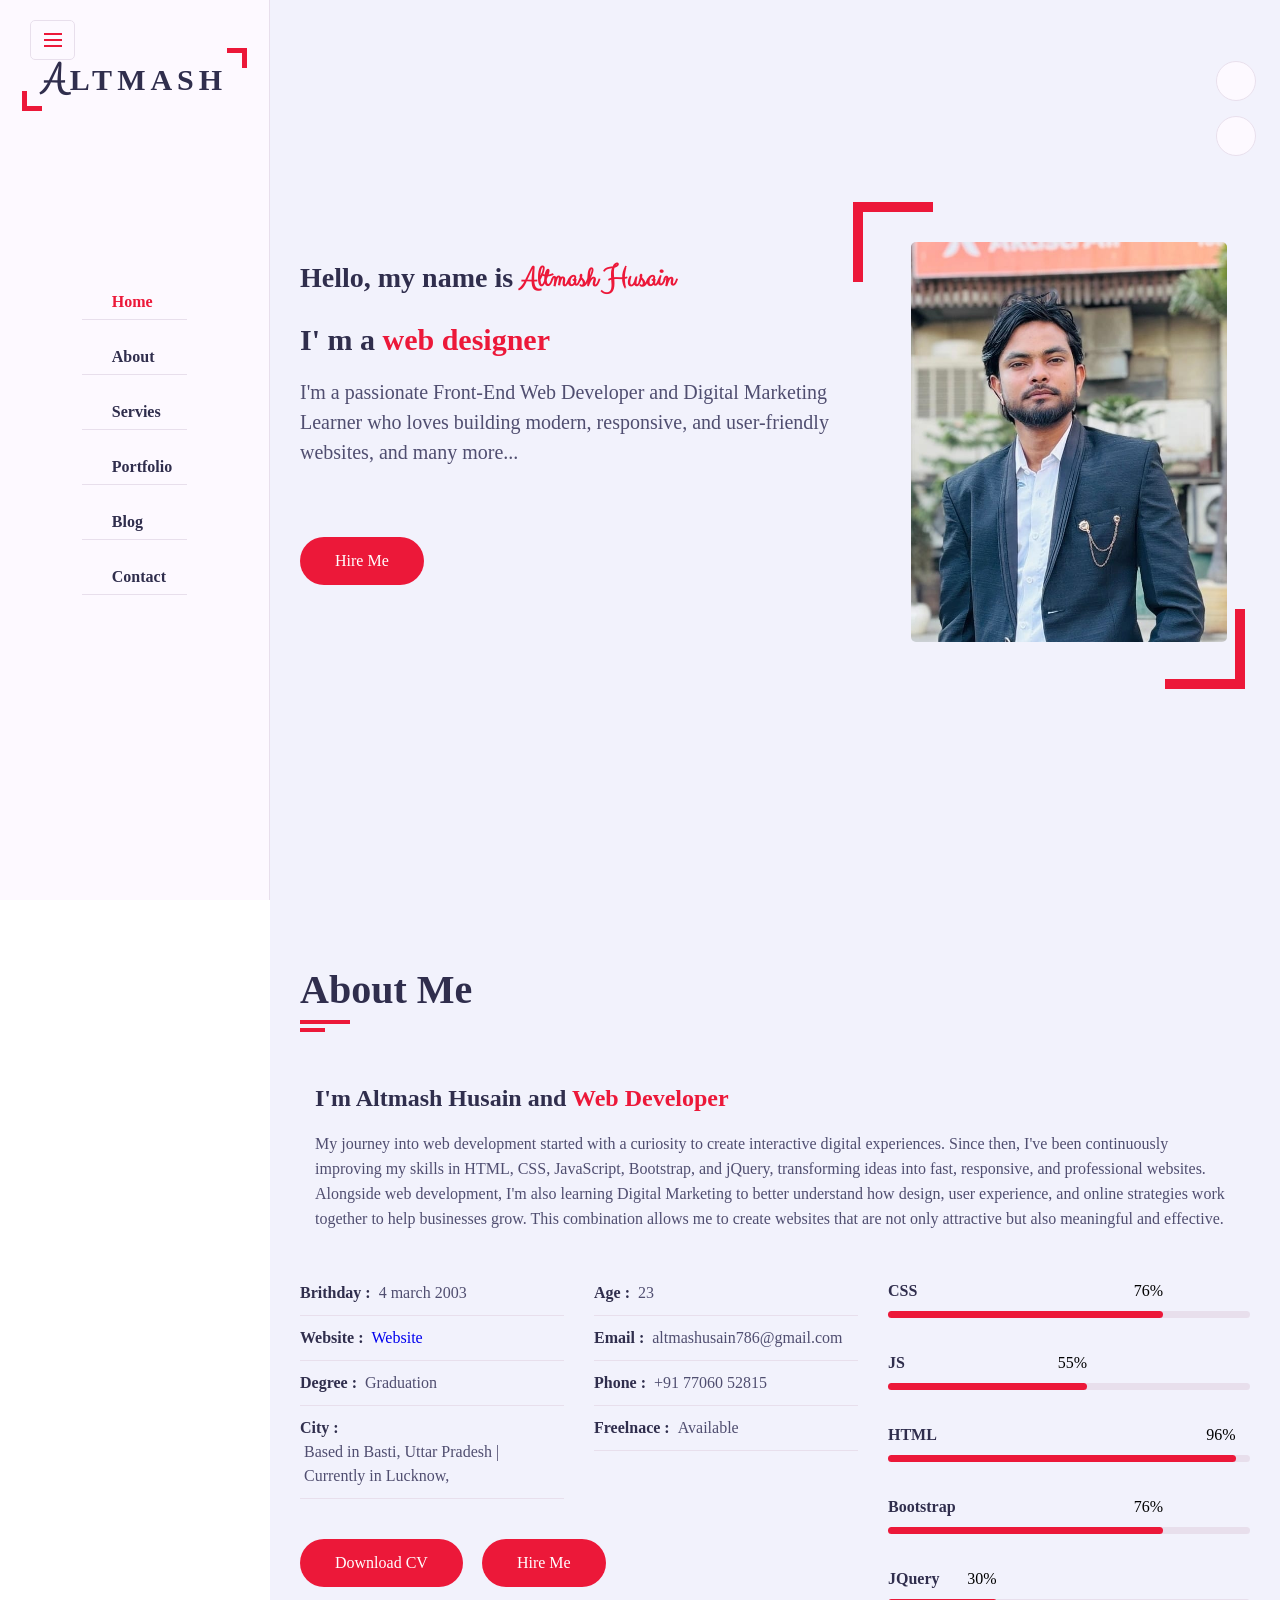
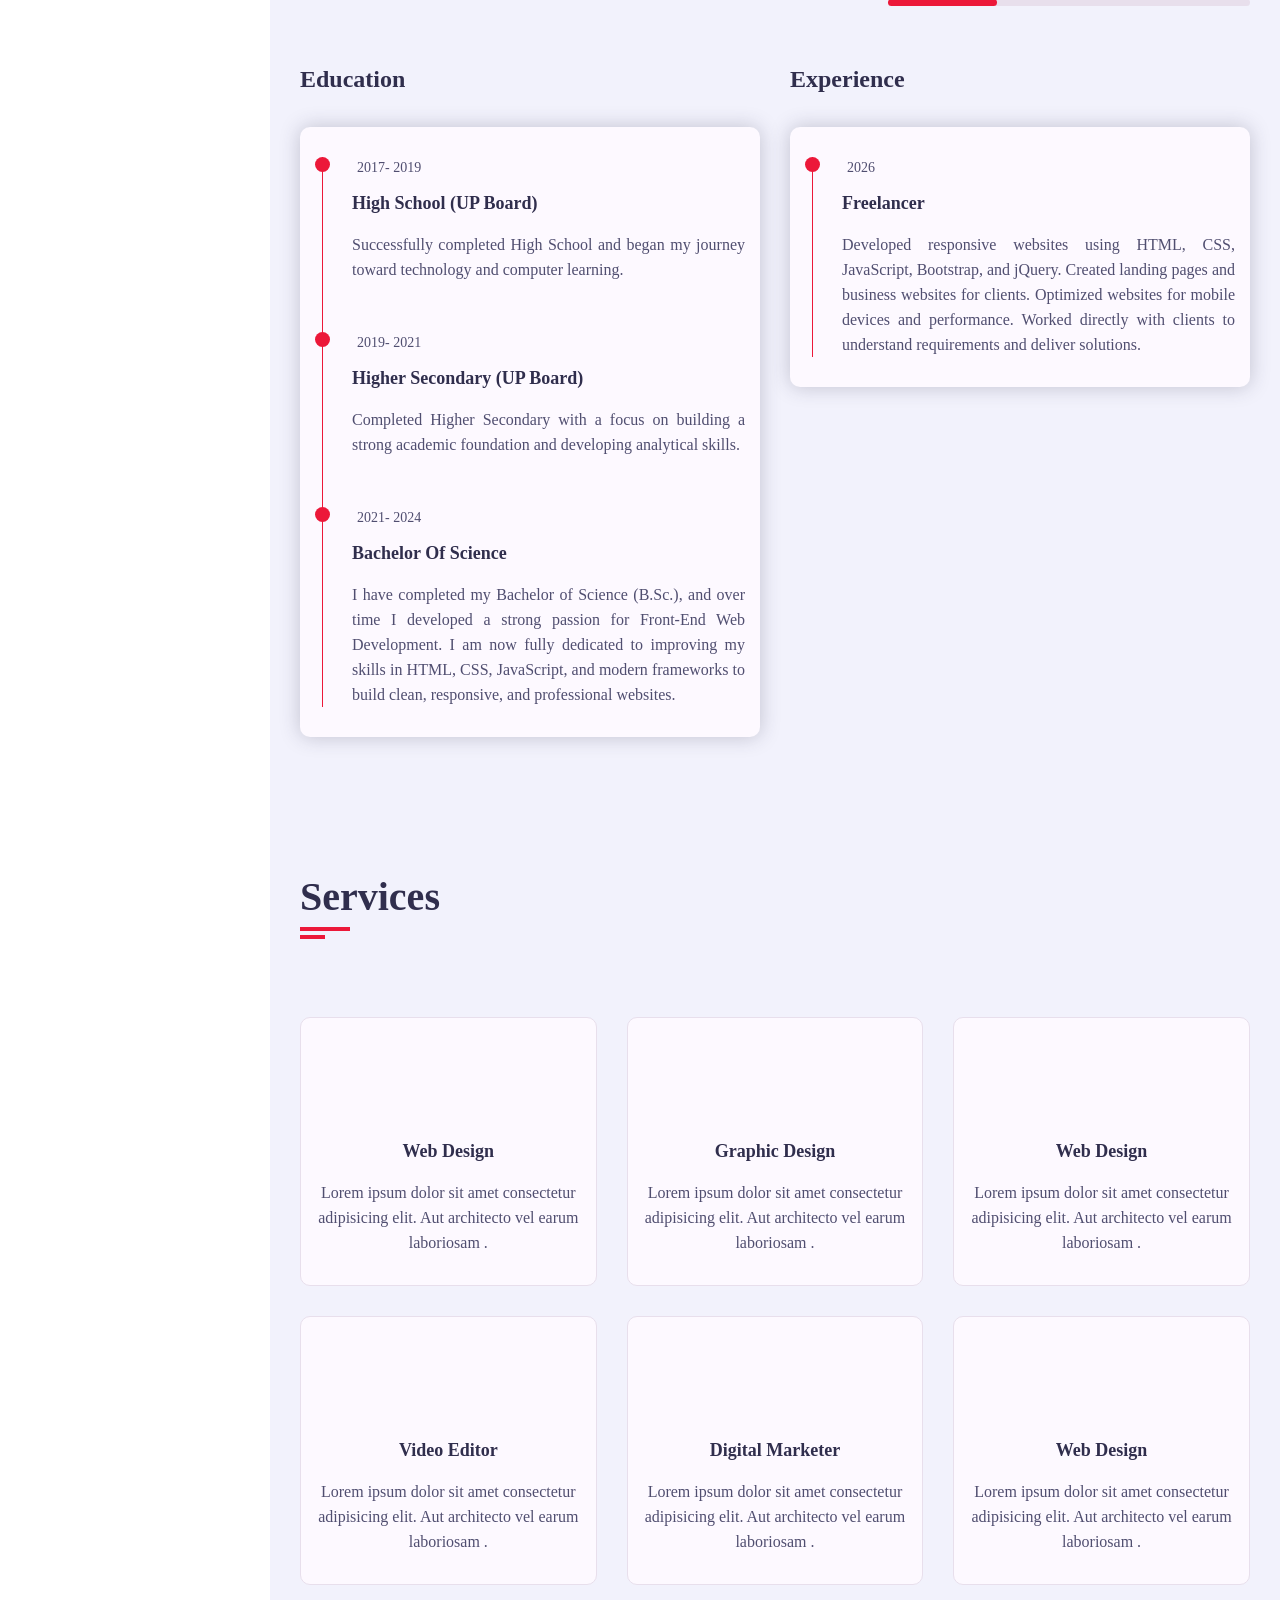
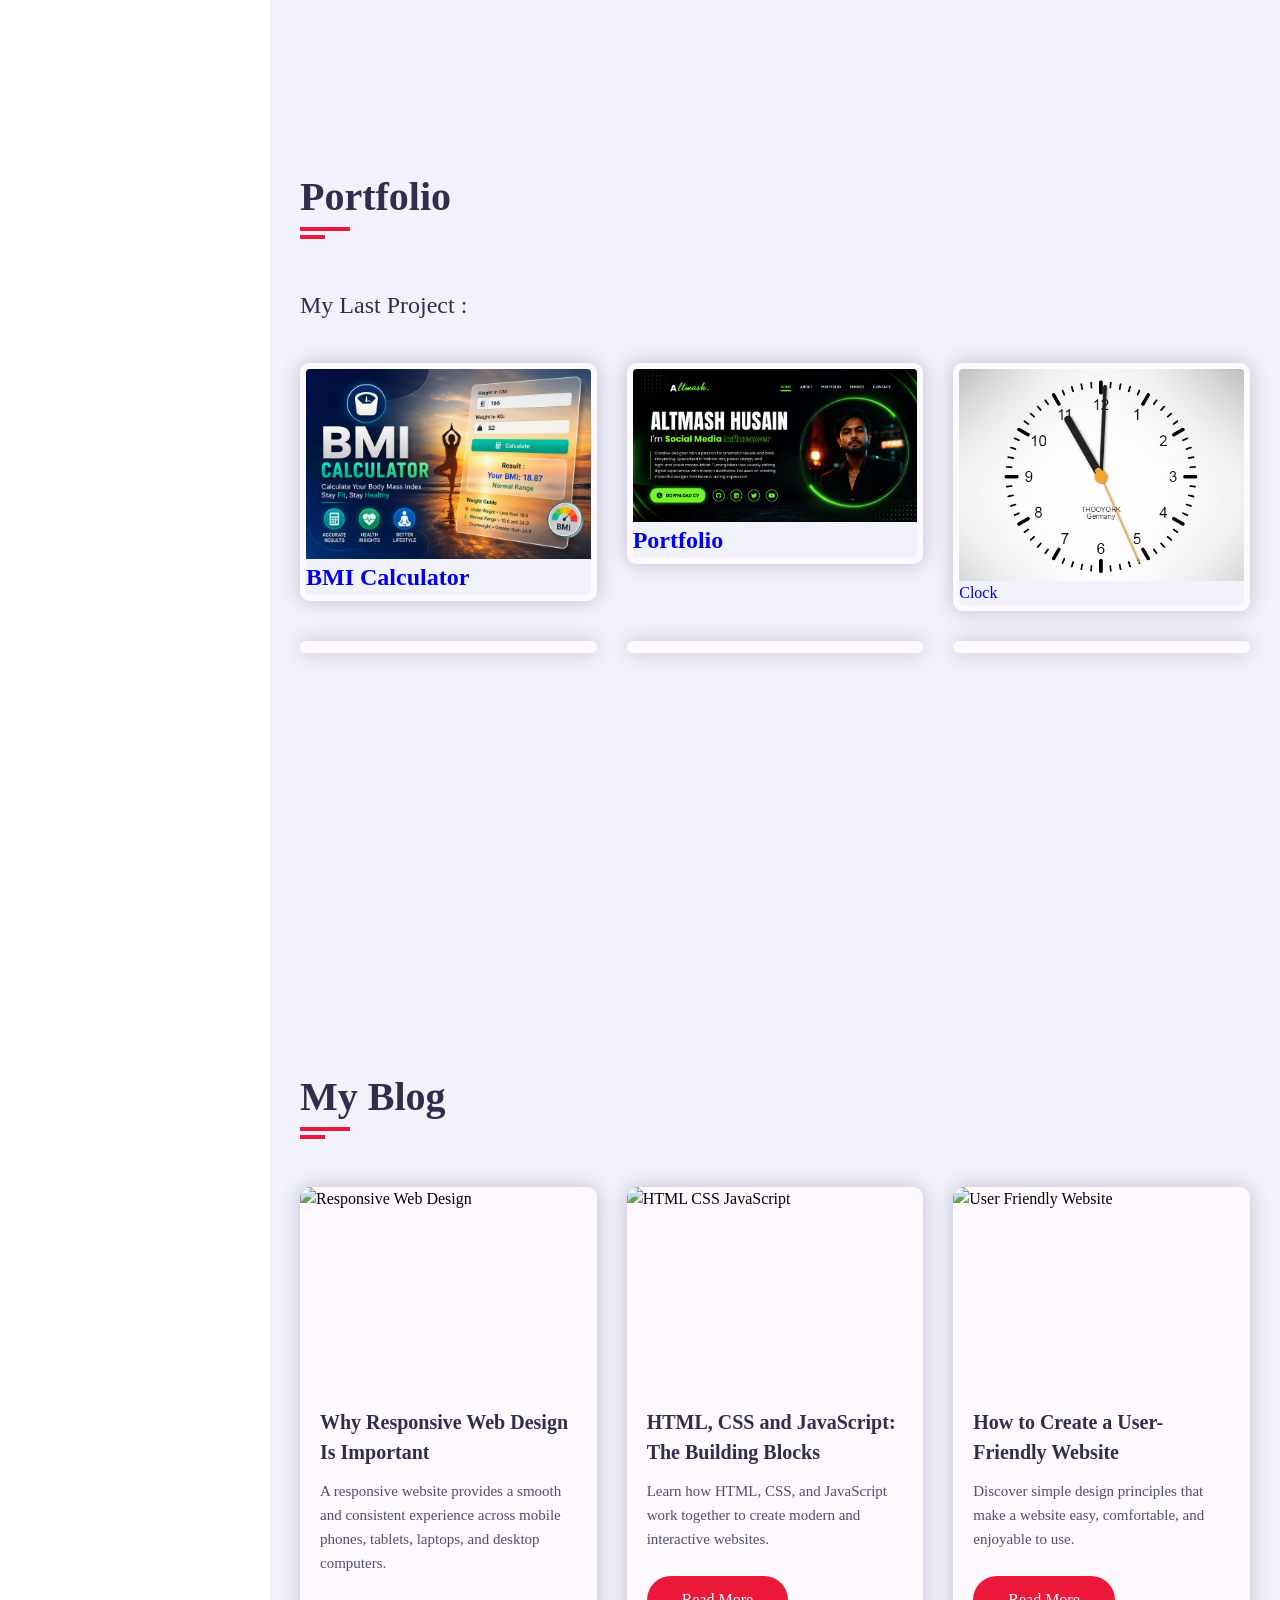
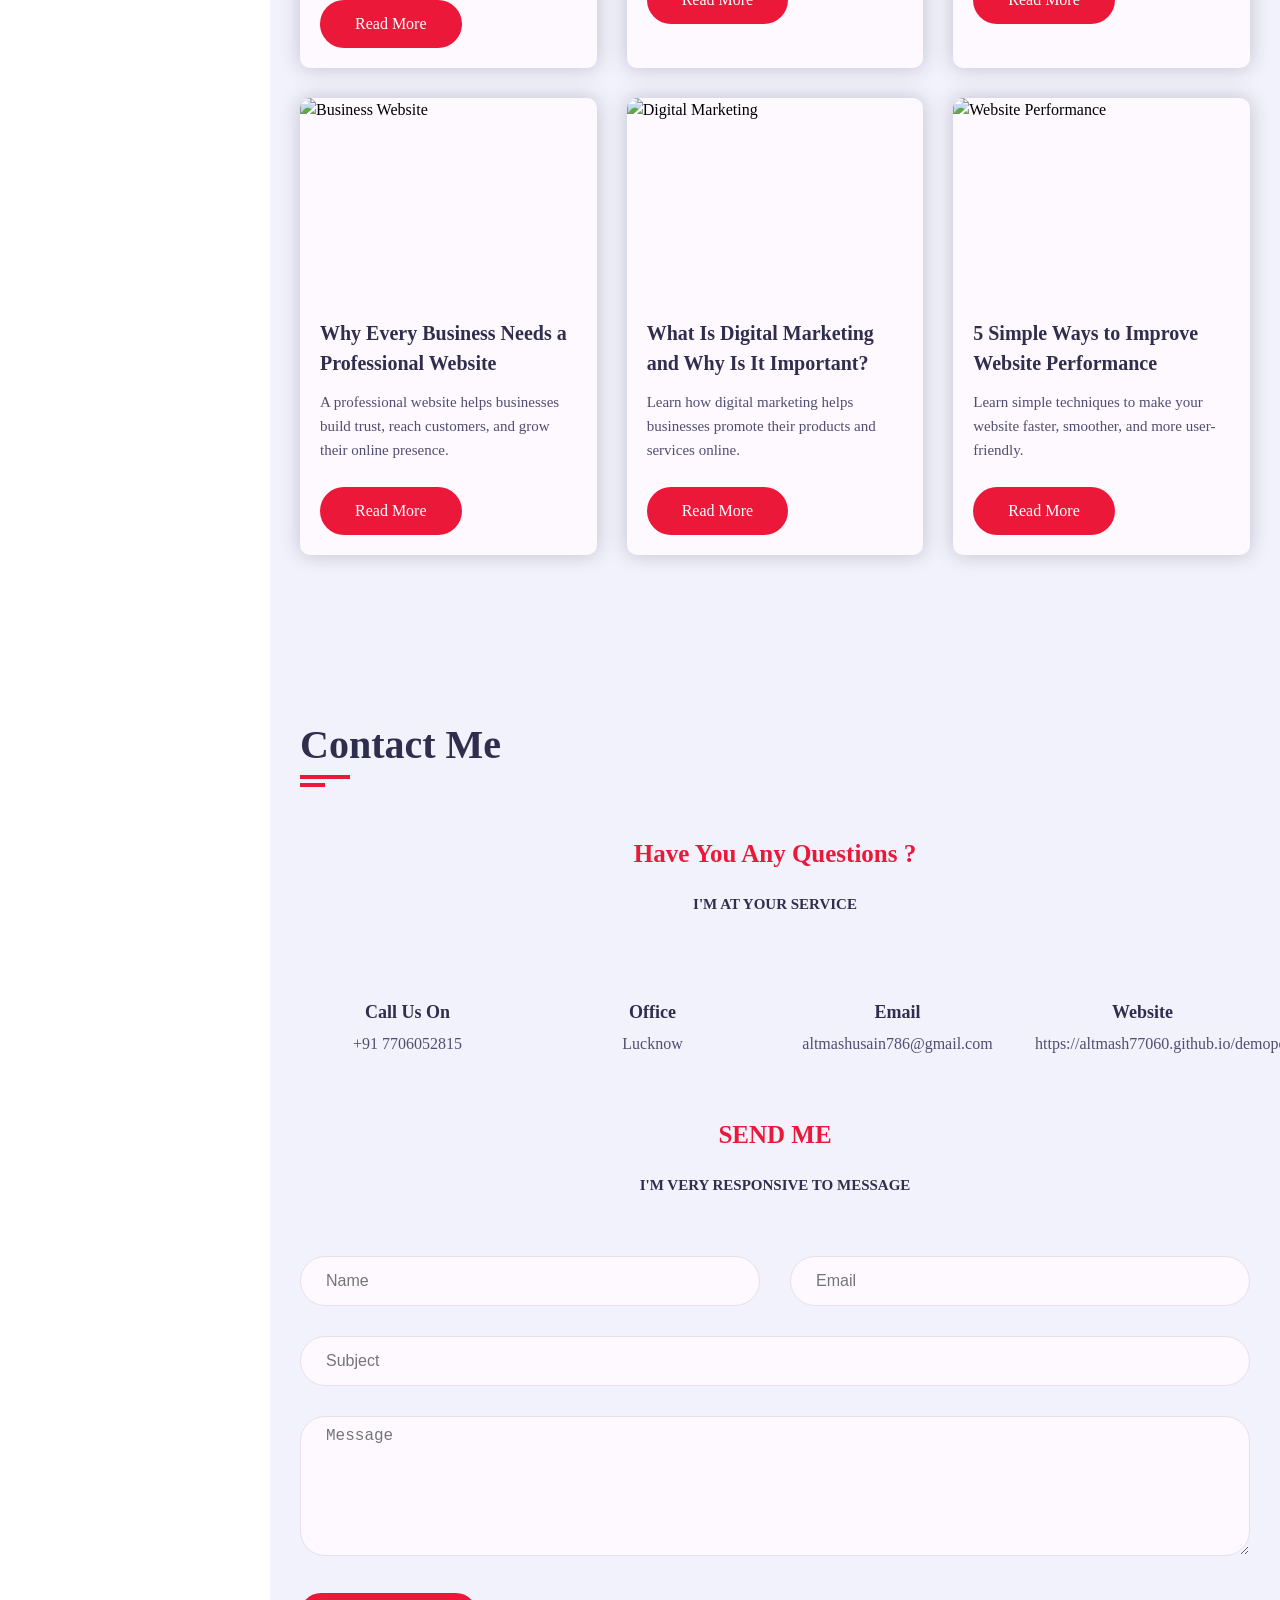
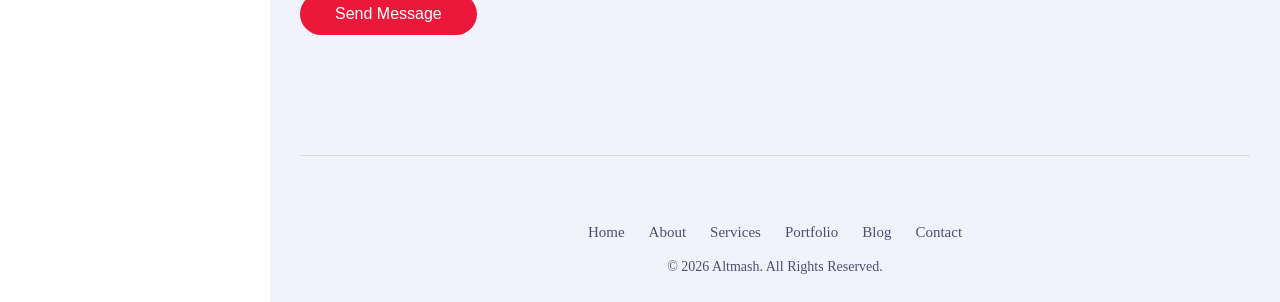
==== index.html @ e06248cf "Add files via upload" ====
<!DOCTYPE html>
<html lang="en">

<head>
    <meta charset="UTF-8">
    <meta name="viewport" content="width=device-width, initial-scale=1.0">
    <title>Document</title>
    <!--====CSS File===-->
    <link rel="stylesheet" href="style.css">
    <link rel="stylesheet" href="skins/color-1.css">
    <link rel="stylesheet" href="https://cdnjs.cloudflare.com/ajax/libs/font-awesome/7.3.0/css/all.min.css">
    <!---== Style Switcher ==-->
    <link rel="stylesheet" href="skins/color-1.css" class="alternate-style" title="color-1" disabled>
    <link rel="stylesheet" href="skins/color-2.css" class="alternate-style" title="color-2" disabled>
    <link rel="stylesheet" href="skins/color-3.css" class="alternate-style" title="color-3" disabled>
    <link rel="stylesheet" href="skins/color-4.css" class="alternate-style" title="color-4" disabled>
    <link rel="stylesheet" href="skins/color-5.css" class="alternate-style" title="color-5" disabled>
    <link rel="stylesheet" href="style-switcher.css">
    <!---=== AOS  ===-->
    <link rel="stylesheet" href="https://unpkg.com/aos@2.3.1/dist/aos.css">
    <link rel="icon" type="image/x-icon" href="favicon.ico">
</head>

<body>
    <!--==Main Container Start==-->
    <div class="main-container">
        <!--==Aside Start==-->
        <div class="aside">
            <div class="logo">
                <a href=""><span>A</span>ltmash</a>
            </div>
            <div class="nav-toggler">
                <span></span>
            </div>
            <ul class="nav">
                <li><a href="#home" class="active" data-section="home"><i class="fa fa-home"></i>Home</a></li>
                <li><a href="#about" data-section="about"><i class="fa fa-user"></i>About</a></li>
                <li><a href="#service" data-section="service"><i class="fa fa-list"></i>Servies</a></li>
                <li><a href="#portfolio" data-section="portfolio"><i class="fa fa-briefcase"></i>Portfolio</a></li>
                <li><a href="#blog" data-section="blog"><i class="fa fa-comments"></i>Blog</a></li>
                <li><a href="#contact" data-section="contact"><i class="fa fa-comments"></i>Contact</a></li>
                
            </ul>
        </div>
        <!--==Aside End==-->
        <!--==Main Content Start==-->
        <div class="main-content">
            <!--==Home Section Start==-->
            <section class="home section" id="home">
                <div class="container">
                    <div class="row">
                        <div class="home-info padd-15">
                            <h3 class="hello">Hello, my name is <span class="name">Altmash Husain</span></h3>
                            <h3 class="my-profession">I' m a <span class="typing">web designer</span></h3>
                            <p> I'm a passionate Front-End Web Developer and Digital Marketing Learner who loves
                                building
                                modern, responsive, and user-friendly websites, and many more... </p>
                            <a href="#contact" class="btn hire-me" data-section="contact">Hire Me</a>
                        </div>
                        <div class="home-img padd-15">
                            <img src="Images/Altmash Husain pic.jpeg" alt="">
                        </div>
                    </div>
                </div>
            </section>
            <!--==Home Section End==-->
            <!--==About Section Start==-->
            <section class="about section" id="about">
                <div class="container">
                    <div class="row">
                        <div class="section-title padd-15">
                            <h2>About Me</h2>
                        </div>

                    </div>
                    <div class="ro">
                        <div class="about-content padd-15">
                            <div class="row">
                                <div class="about-text padd-15">
                                    <h3> I'm Altmash Husain and <span>Web Developer</span></h3>
                                    <p>My journey into web development started with a curiosity to create interactive
                                        digital experiences. Since then, I've been continuously improving my skills in
                                        HTML, CSS, JavaScript, Bootstrap, and jQuery, transforming ideas into fast,
                                        responsive, and professional websites.

                                        Alongside web development, I'm also learning Digital Marketing to better
                                        understand how design, user experience, and online strategies work together to
                                        help businesses grow. This combination allows me to create websites that are not
                                        only attractive but also meaningful and effective.
                                    </p>
                                </div>
                            </div>
                        </div>
                    </div>
                    <div class="row">
                        <div class="personal-info padd-15">
                            <div class="row">
                                <div class="info-item padd-15">
                                    <p>Brithday : <span>4 march 2003</span></p>
                                </div>
                                <div class="info-item padd-15">
                                    <p>Age : <span>23</span></p>
                                </div>
                                <div class="info-item padd-15">
                                    <p>Website : <span><a href="https://altmash77060.github.io/demoportfolio/">Website</a></span></p>
                                </div>
                                <div class="info-item padd-15">
                                    <p>Email : <span>altmashusain786@gmail.com</span></p>
                                </div>
                                <div class="info-item padd-15">
                                    <p>Degree : <span>Graduation</span></p>
                                </div>
                                <div class="info-item padd-15">
                                    <p>Phone : <span>+91 77060 52815</span></p>
                                </div>
                                <div class="info-item padd-15">
                                    <p>City : <span>Based in Basti, Uttar Pradesh | Currently in Lucknow, </span></p>
                                </div>
                                <div class="info-item padd-15">
                                    <p>Freelnace : <span>Available</span></p>
                                </div>
                            </div>
                            <div class="row">
                                <div class="buttons padd-15">
                                    <a href="/Images/cv.png" class="btn">Download CV</a>
                                    <a href="#contact" class="btn hire-me" data-section="contact">Hire Me</a>

                                </div>
                            </div>
                        </div>
                        <div class="skills padd-15">
                            <div class="row">
                                <div class="skill-item padd-15">
                                    <h5>CSS</h5>
                                    <div class="progress">
                                        <div class="progress-in" style="width: 76%;">
                                            <div class="skill-percent">76%</div>
                                        </div>
                                    </div>
                                </div>
                                <div class="skill-item padd-15">
                                    <h5>JS</h5>
                                    <div class="progress">
                                        <div class="progress-in" style="width: 55%;">
                                            <div class="skill-percent">55%</div>
                                        </div>
                                    </div>
                                </div>
                                <div class="skill-item padd-15">
                                    <h5>HTML</h5>
                                    <div class="progress">
                                        <div class="progress-in" style="width: 96%;">
                                            <div class="skill-percent">96%</div>
                                        </div>
                                    </div>
                                </div>
                                <div class="skill-item padd-15">
                                    <h5>Bootstrap</h5>
                                    <div class="progress">
                                        <div class="progress-in" style="width: 76%;">
                                            <div class="skill-percent">76%</div>
                                        </div>
                                    </div>
                                </div>
                                <div class="skill-item padd-15">
                                    <h5>jQuery</h5>
                                    <div class="progress">
                                        <div class="progress-in" style="width: 30%;">
                                            <div class="skill-percent">30%</div>
                                        </div>
                                    </div>
                                </div>
                            </div>
                        </div>
                    </div>
                    <div class="row">
                        <div class="education padd-15">
                            <h3 class="title">Education</h3>
                            <div class="row">
                                <div class="timeline-box padd-15">
                                    <div class="timeline shadow-dark">
                                        <!--timeline item-->
                                        <div class="timeline-item">
                                            <div class="circle-dot"></div>
                                            <h3 class="timeline-date">
                                                <i class="fa fa-calendar"></i> 2017- 2019
                                            </h3>
                                            <h4 class="timeline-title">High School (UP Board)</h4>
                                            <p class="timeline-text">Successfully completed High School and began my
                                                journey toward technology and computer learning.
                                            </p>
                                        </div>
                                        <!--timeline item-->
                                        <div class="timeline-item">
                                            <div class="circle-dot"></div>
                                            <h3 class="timeline-date">
                                                <i class="fa fa-calendar"></i> 2019- 2021
                                            </h3>
                                            <h4 class="timeline-title">Higher Secondary (UP Board)</h4>
                                            <p class="timeline-text">Completed Higher Secondary with a focus on building
                                                a strong academic foundation and developing analytical skills.
                                            </p>

                                        </div>
                                        <!--timeline item-->
                                        <div class="timeline-item">
                                            <div class="circle-dot"></div>
                                            <h3 class="timeline-date">
                                                <i class="fa fa-calendar"></i> 2021- 2024
                                            </h3>
                                            <h4 class="timeline-title">Bachelor of Science</h4>
                                            <p class="timeline-text">I have completed my Bachelor of Science
                                                (B.Sc.), and over time I developed a strong passion for Front-End
                                                Web Development. I am now fully dedicated to improving my skills in
                                                HTML, CSS, JavaScript, and modern frameworks to build clean,
                                                responsive, and professional websites.
                                            </p>

                                        </div>

                                    </div>
                                </div>
                            </div>
                        </div>
                        <div class="experience padd-15">
                            <h3 class="title">Experience</h3>
                            <div class="row">
                                <div class="timeline-box padd-15">
                                    <div class="timeline shadow-dark">
                                        <!--timeline item-->
                                        <div class="timeline-item">
                                            <div class="circle-dot"></div>
                                            <h3 class="timeline-date">
                                                <i class="fa fa-calendar"></i> 2026
                                            </h3>
                                            <h4 class="timeline-title">Freelancer</h4>
                                            <p class="timeline-text">Developed responsive websites using HTML, CSS,
                                                JavaScript, Bootstrap, and jQuery.
                                                Created landing pages and business websites for clients.
                                                Optimized websites for mobile devices and performance.
                                                Worked directly with clients to understand requirements and deliver
                                                solutions.
                                            </p>
                                        </div>
                                    </div>
                                </div>
                            </div>
                        </div>
                    </div>
                </div>
            </section>
            <!--==About Section End==-->
            <!--==Service Section start==-->
            <section class="service section" id="service">
                <div class="container">
                    <div class="row">
                        <div class="section-title padd-15">
                            <h2>Services</h2>
                        </div>
                    </div>
                    <div class="row">
                        <!-- Service item Start-->
                        <div class="service-item padd-15">
                            <div class="service-item-inner">
                                <div class="icon">
                                    <i class="fa fa-mobile-alt"></i>
                                </div>
                                <h4>Web Design</h4>
                                <p>Lorem ipsum dolor sit amet consectetur adipisicing elit. Aut architecto vel earum
                                    laboriosam .</p>
                            </div>
                        </div>
                        <!-- Service item End-->
                        <!-- Service item Start-->
                        <div class="service-item padd-15">
                            <div class="service-item-inner">
                                <div class="icon">
                                    <i class="fa fa-laptop-code"></i>
                                </div>
                                <h4>Graphic Design</h4>
                                <p>Lorem ipsum dolor sit amet consectetur adipisicing elit. Aut architecto vel earum
                                    laboriosam .</p>
                            </div>
                        </div>
                        <!-- Service item End-->
                        <!-- Service item Start-->
                        <div class="service-item padd-15">
                            <div class="service-item-inner">
                                <div class="icon">
                                    <i class="fa fa-palette"></i>
                                </div>
                                <h4>Web Design</h4>
                                <p>Lorem ipsum dolor sit amet consectetur adipisicing elit. Aut architecto vel earum
                                    laboriosam .</p>
                            </div>
                        </div>
                        <!-- Service item End-->
                        <!-- Service item Start-->
                        <div class="service-item padd-15">
                            <div class="service-item-inner">
                                <div class="icon">
                                    <i class="fa fa-code"></i>
                                </div>
                                <h4>Video Editor</h4>
                                <p>Lorem ipsum dolor sit amet consectetur adipisicing elit. Aut architecto vel earum
                                    laboriosam .</p>
                            </div>
                        </div>
                        <!-- Service item End-->
                        <!-- Service item Start-->
                        <div class="service-item padd-15">
                            <div class="service-item-inner">
                                <div class="icon">
                                    <i class="fa fa-search"></i>
                                </div>
                                <h4>Digital Marketer</h4>
                                <p>Lorem ipsum dolor sit amet consectetur adipisicing elit. Aut architecto vel earum
                                    laboriosam .</p>
                            </div>
                        </div>
                        <!-- Service item End-->
                        <!-- Service item Start-->
                        <div class="service-item padd-15">
                            <div class="service-item-inner">
                                <div class="icon">
                                    <i class="fa fa-bullhorn"></i>
                                </div>
                                <h4>Web Design</h4>
                                <p>Lorem ipsum dolor sit amet consectetur adipisicing elit. Aut architecto vel earum
                                    laboriosam .</p>
                            </div>
                        </div>
                        <!-- Service item End-->
                    </div>
                </div>
            </section>
            <!--==service Section End==-->
            <!--==Portfolio Section start==-->
            <section class="portfolio section" id="portfolio">
                <div class="container">
                    <div class="row">
                        <div class="section-title padd-15">
                            <h2>Portfolio</h2>
                        </div>
                    </div>
                    <div class="row">
                        <div class="portfolio-heading padd-15">
                            <h2>My Last Project :</h2>
                        </div>
                    </div>
                    <div class="row">
                        <!-- portfolio item start-->
                        <div class="portfolio-item padd-15">
                            <div class="portfolio-item-inner shadow-dark">
                                <a href="https://altmash77060.github.io/bmi-calculater/">
                                <div class="portfolio-img">
                                    <img src="Images/bmi.png" alt="">
                                    <h2>BMI Calculator</h2>
                                </div>
                                </a>
                            </div>
                        </div>
                        <!-- portfolio item End-->
                        <!-- portfolio item start-->
                        <div class="portfolio-item padd-15">
                            <div class="portfolio-item-inner shadow-dark">
                                <a href="https://altmash77060.github.io/demoportfolio/">
                                <div class="portfolio-img">
                                    <img src="Images/portfolio.png" alt="">
                                    <h2>Portfolio</h2>
                                </div>
                                </a>
                            </div>
                        </div>
                        <!-- portfolio item End-->
                        <!-- portfolio item start-->
                        <div class="portfolio-item padd-15">
                            <div class="portfolio-item-inner shadow-dark">
                                <a href="https://altmash77060.github.io/clock/">
                                <div class="portfolio-img">
                                    <img src="Images/clock.jpg" alt="">
                                    Clock
                                </div>
                                </a>
                            </div>
                        </div>
                        <!-- portfolio item End-->
                        <!-- portfolio item start-->
                        <div class="portfolio-item padd-15">
                            <div class="portfolio-item-inner shadow-dark">
                                <div class="portfolio-img">
                                    <img src="" alt="">
                                </div>
                            </div>
                        </div>
                        <!-- portfolio item End-->
                        <!-- portfolio item start-->
                        <div class="portfolio-item padd-15">
                            <div class="portfolio-item-inner shadow-dark">
                                <div class="portfolio-img">
                                    <img src="" alt="">
                                </div>
                            </div>
                        </div>
                        <!-- portfolio item End-->
                        <!-- portfolio item start-->
                        <div class="portfolio-item padd-15">
                            <div class="portfolio-item-inner shadow-dark">
                                <div class="portfolio-img">
                                    <img src="" alt="">
                                </div>
                            </div>
                        </div>
                        <!-- portfolio item End-->
                    </div>
                </div>
            </section>
            <!--==Portfolio Section End==-->
             <!-- Blog Section Start -->
            <section class="blog section" id="blog">

                <div class="container">

                    <!-- Section Title -->
                    <div class="row">
                        <div class="section-title padd-15">
                            <h2>My Blog</h2>
                        </div>
                    </div>

                    <div class="row">

                        <!-- Blog Item 1 -->
                        <div class="blog-item padd-15">
                            <div class="blog-item-inner shadow-dark">

                                <div class="blog-img">
                                    <img src="images/blog-1-responsive-web-design.png" alt="Responsive Web Design">
                                </div>

                                <div class="blog-content">
                                    <h3>Why Responsive Web Design Is Important</h3>

                                    <p>
                                        A responsive website provides a smooth and consistent
                                        experience across mobile phones, tablets, laptops,
                                        and desktop computers.
                                    </p>

                                    <a href="blog-1.html" class="btn">Read More</a>
                                </div>

                            </div>
                        </div>


                        <!-- Blog Item 2 -->
                        <div class="blog-item padd-15">
                            <div class="blog-item-inner shadow-dark">

                                <div class="blog-img">
                                    <img src="images/blog-2-html-css-javascript.png" alt="HTML CSS JavaScript">
                                </div>

                                <div class="blog-content">
                                    <h3>HTML, CSS and JavaScript: The Building Blocks</h3>

                                    <p>
                                        Learn how HTML, CSS, and JavaScript work together
                                        to create modern and interactive websites.
                                    </p>

                                    <a href="blog-2.html" class="btn">Read More</a>
                                </div>

                            </div>
                        </div>


                        <!-- Blog Item 3 -->
                        <div class="blog-item padd-15">
                            <div class="blog-item-inner shadow-dark">

                                <div class="blog-img">
                                    <img src="images/blog-3-user-friendly-websites.png" alt="User Friendly Website">
                                </div>

                                <div class="blog-content">
                                    <h3>How to Create a User-Friendly Website</h3>

                                    <p>
                                        Discover simple design principles that make a website
                                        easy, comfortable, and enjoyable to use.
                                    </p>

                                    <a href="blog-3.html" class="btn">Read More</a>
                                </div>

                            </div>
                        </div>


                        <!-- Blog Item 4 -->
                        <div class="blog-item padd-15">
                            <div class="blog-item-inner shadow-dark">

                                <div class="blog-img">
                                    <img src="images/blog-4-business-website.png" alt="Business Website">
                                </div>

                                <div class="blog-content">
                                    <h3>Why Every Business Needs a Professional Website</h3>

                                    <p>
                                        A professional website helps businesses build trust,
                                        reach customers, and grow their online presence.
                                    </p>

                                    <a href="blog-4.html" class="btn">Read More</a>
                                </div>

                            </div>
                        </div>


                        <!-- Blog Item 5 -->
                        <div class="blog-item padd-15">
                            <div class="blog-item-inner shadow-dark">

                                <div class="blog-img">
                                    <img src="images/blog-5-html-css-javascript.png" alt="Digital Marketing">
                                </div>

                                <div class="blog-content">
                                    <h3>What Is Digital Marketing and Why Is It Important?</h3>

                                    <p>
                                        Learn how digital marketing helps businesses promote
                                        their products and services online.
                                    </p>

                                    <a href="blog-5.html" class="btn">Read More</a>
                                </div>

                            </div>
                        </div>


                        <!-- Blog Item 6 -->
                        <div class="blog-item padd-15">
                            <div class="blog-item-inner shadow-dark">

                                <div class="blog-img">
                                    <img src="images/blog-6-business-website.png" alt="Website Performance">
                                </div>

                                <div class="blog-content">
                                    <h3>5 Simple Ways to Improve Website Performance</h3>

                                    <p>
                                        Learn simple techniques to make your website faster,
                                        smoother, and more user-friendly.
                                    </p>

                                    <a href="blog-6.html" class="btn">Read More</a>
                                </div>

                            </div>
                        </div>

                    </div>

                </div>

            </section>
            <!-- Blog Section End -->
            <!--==Contact Section start==-->
            <section class="contact section" id="contact">
                <div class="container">
                    <div class="row">
                        <div class="section-title padd-15">
                            <h2>Contact Me</h2>
                        </div>
                    </div>
                    <h3 class="contact-title padd-15">Have You Any Questions ?</h3>
                    <h4 class="contact-sub-title padd-15">I'M AT YOUR SERVICE</h4>
                    <div class="row">
                        <!-- Contact info item start-->
                        <div class="contact-info-item padd-15">
                            <div class="icon"><i class="fa fa-phone"></i></div>
                            <h4>Call Us On</h4>
                            <p>+91 7706052815</p>
                        </div>
                        <!-- Contact info item End-->
                        <!-- Contact info item start-->
                        <div class="contact-info-item padd-15">
                            <div class="icon"><i class="fa fa-map-marker-alt"></i></div>
                            <h4>Office</h4>
                            <p>Lucknow</p>
                        </div>
                        <!-- Contact info item End-->
                        <!-- Contact info item start-->
                        <div class="contact-info-item padd-15">
                            <div class="icon"><i class="fa fa-envelope"></i></div>
                            <h4>Email</h4>
                            <p>altmashusain786@gmail.com</p>
                        </div>
                        <!-- Contact info item End-->
                        <!-- Contact info item start-->
                        <div class="contact-info-item padd-15">
                            <div class="icon"><i class="fa fa-globe-europe"></i></div>
                            <h4>Website</h4>
                            <p>https://altmash77060.github.io/demoportfolio/</p>
                        </div>
                        <!-- Contact info item End-->
                    </div>
                    <h3 class="contact-title padd-15">SEND ME</h3>
                    <h4 class="contact-sub-title padd-15">I'M VERY RESPONSIVE TO MESSAGE</h4>
                    <!-- Conact Form-->
                    <div class="row">
                        <div class="contact-form padd-15">
                            <div class="row">
                                <div class="form-item col-6 padd-15">
                                    <div class="form-group">
                                        <input type="text" class="form-control" placeholder="Name">
                                    </div>
                                </div>
                                <div class="form-item col-6 padd-15">
                                    <div class="form-group">
                                        <input type="email" class="form-control" placeholder="Email">
                                    </div>
                                </div>
                            </div>
                        </div>
                    </div>
                    <div class="row">
                        <div class="form-item col-12 padd-15">
                            <div class="form-group">
                                <input type="text" class="form-control" placeholder="Subject">
                            </div>
                        </div>
                    </div>
                    <div class="row">
                        <div class="form-item col-12 padd-15">
                            <div class="form-group">
                                <textarea name="" id="" class="form-control" placeholder="Message"></textarea>
                            </div>
                        </div>
                    </div>
                    <div class="row">
                        <div class="form-item col-12 padd-15">
                            <button type="submit" class="btn">Send Message</button>
                        </div>
                    </div>
                </div>
                <footer class="contact-footer">
    <div class="footer-social">
        <a href="#"><i class="fa-brands fa-facebook"></i></a>
        <a href="#"><i class="fa-brands fa-instagram"></i></a>
        <a href="#"><i class="fa-brands fa-twitter"></i></a>
        <a href="#"><i class="fa-brands fa-google-plus"></i></a>
        <a href="#"><i class="fa-brands fa-youtube"></i></a>
    </div>

    <div class="footer-links">
        <a href="#">Home</a>
        <a href="#">About</a>
        <a href="#">Services</a>
        <a href="#">Portfolio</a>
        <a href="#">Blog</a>
        <a href="#">Contact</a>
    </div>

    <p>© 2026 Altmash. All Rights Reserved.</p>
</footer>
            </section>
<!--==Contact Section End==-->
<!-- Contact Section End -->
 </div>
        <!--==Main Content End==-->
    </div>
   

    <!--==Main Container End==-->
    <!--== Style Switcher star ==-->
    <div class="style-switcher">
        <div class="style-switcher-toggler s-icon">
            <i class="fas fa-cog fa-spin"></i>
        </div>
        <div class="day-night s-icon">
            <i class="fas"></i>
        </div>
        <h4>Theme Colors</h4>
        <div class="colors">
            <span class="color-1" onclick="setActivestyle('color-1')"></span>
            <span class="color-2" onclick="setActivestyle('color-2')"></span>
            <span class="color-3" onclick="setActivestyle('color-3')"></span>
            <span class="color-4" onclick="setActivestyle('color-4')"></span>
            <span class="color-5" onclick="setActivestyle('color-5')"></span>
        </div>
    </div>
    
    <!--====AOS File===-->
    <script src="https://unpkg.com/aos@2.3.1/dist/aos.js"></script>

<script>
    AOS.init();
</script>
    <!--====JS File===-->
    <script src="https://cdnjs.cloudflare.com/ajax/libs/typed.js/3.0.0/typed.umd.js"
        integrity="sha512-TBofwZKS1Ka3QVu5LEUNjPKs32xK1PxzBIeaXWeGE+zCk2KDwfHLXI7234Tu+UKcHdCoQUzF5Cf4ihFtwdvJlA=="
        crossorigin="anonymous" referrerpolicy="no-referrer"></script>
    <script src="js/script.js"></script>
    <script src="js/style-switcher.js"></script>
</body>

</html>
---- style.css ----
@import url('https://fonts.googleapis.com/css2?family=Clicker+Script&family=Poppins:wght@200;300;400;500;600;700&display=swap');

:root {
    --bg-black-900: #f2f2fc;
    --bg-black-100: #fdf9ff;
    --bg-black-50: #e8dfec;
    --text-black-900: #302e4d;
    --text-black-700: #504e70;
}
body.dark {
     --bg-black-900: #151515;
    --bg-black-100: #222222;
    --bg-black-50: #393939;
    --text-black-900: #ffffff;
    --text-black-700: #e9e9e9;
}
body {
    margin: 0;
    padding: 0;
    line-height: 1.5;
    font-size: 16px;
    font-family: 'Poppins' sans-serif;
}

* {
    margin: 0;
    padding: 0;
    outline: none;
    text-decoration: none;
    box-sizing: border-box;
}

::before,
::after {
    box-sizing: border-box;
}

ul {
    list-style: none;
}

/* section*/
.section {
    background: var(--bg-black-900);
    min-height: 100vh;
    display: block;
    padding: 0 30px;
    opacity: 1;
}
.hidden{
    display: none !important;
}
.main-content{
    padding-left: 270px;
}
.padd-15{
    padding-left: 15px;
    padding-right: 15px;
}
.container {
    max-width: 1100px;
    width: 100%;
    margin: auto;
}
.section .container {
    padding-top: 60px;
    padding-bottom: 70px;
}
.section-title{
    flex: 0 0 100%;
    max-width: 100%;
    margin-bottom: 60px;
    
}
.section-title h2 {
    font-size: 40px;
    color: var(--text-black-900);
    font-weight: 700;
    position: relative;
}
.section-title h2::before{
    content: '';
    height: 4px;
    width: 50px;
    background-color: var(--skin-color);
    position: absolute;
    top: 100%;
    left: 0;
}
.section-title h2::after{
    content: '';
    height: 4px;
    width: 25px;
    background-color: var(--skin-color);
    position: absolute;
    top: 100%;
    left: 0;
    margin-top: 8px;
}

.row {
    display: flex;
    flex-wrap: wrap;
    margin-left: -15px;
    margin-right: -15px;
    position: relative;

}
.btn{
    font-size: 16px;
    font-weight: 500;
    padding: 12px 35px;
    color: white;
    border-radius: 40px;
    display: inline-block;
    white-space: nowrap;
    border: none;
    background: var(--skin-color);
    transition: all 0.3s ease;
}
.btn:hover{
    transform: scale(1.05);
}
.shadow-dark {
    box-shadow: 0 0 20px rgba(48, 46, 77, 0.25);
}

/* aside*/
.aside {
    width: 270px;
    background: var(--bg-black-100);
    position: fixed;
    height: 100%;
    padding: 30px;
    left: 0;
    top: 0;
    border-right: 1px solid var(--bg-black-50);
    display: flex;
    align-items: center;
    justify-content: center;
    z-index: 10;
}

.aside .logo {
    position: absolute;
    top: 50px;
    font-size: 30px;
    text-transform: uppercase;
}
.aside .logo a{
    color: var(--text-black-900);
    font-weight: 700;
    padding: 15px 20px;
    font-size: 30px;
    letter-spacing: 5px;
    position: relative;
}
.aside .logo a span {
    font-family: 'Clicker Script',cursive;
    font-size: 40px;
}
.aside .logo a::before {
    content: '';
    position: absolute;
    width: 20px;
    height: 20px;
    border-bottom: 5px solid var(--skin-color);
    border-left: 5px solid var(--skin-color);
    bottom: 0;
    left: 0;
}
.aside .logo a::after {
    content: '';
    position: absolute;
    width: 20px;
    height: 20px;
    border-top: 5px solid var(--skin-color);
    border-right: 5px solid var(--skin-color);
    top: 0;
    right: 0;
}
.aside .nav-toggler {
    height: 40px;
    width: 45px;
    border: 1px solid var(--bg-black-50);
    cursor: pointer;
    position: fixed;
    left: 300px;
    top: 20px;
    border-radius: 5px;
    background: var(--bg-black-100);
    display: none;
    align-items: center;
    justify-content: center;
}
.aside .nav-toggler span{
    height: 2px;
    width: 18px;
    background-color: var(--skin-color);
    display: inline-block;
    position: relative;
}
.aside .nav-toggler span::before{
    content: '';
    height: 2px;
    width: 18px;
    background: var(--skin-color);
    position: absolute;
    top: -6px;
    left: 0;
}
.aside .nav-toggler span::after {
    content: '';
    height: 2px;
    width: 18px;
    background: var(--skin-color);
    position: absolute;
    top: 6px;
    left: 0;
}

.aside .nav {
    margin-top: 50p;
}
.aside .nav li {
    margin-bottom: 20px;
    display: block;
}
.aside .nav li a {
    font-size: 16px;
    font-weight: 600;
    display: block;
    border-bottom: 1px solid var(--bg-black-50);
    color: var(--text-black-900);
    padding: 5px 15px;
}
.aside .nav li a.active{
    color: var(--skin-color);
}
.aside .nav li a i{
    margin-right: 15px;
}
/* home */
.home{
    min-height: 100vh;
    display: flex;
    color: var(--text-black-900);
}
.home .home-info {
    flex: 0 0 60%;
    max-width: 60%;
}
h3.hello {
    font-size: 28px;
    margin: 15px 0;
}
h3.hello span{
   font-family: 'Clicker Script',cursive;
   font-size: 30px;
   font-weight: 700;
   color: var(--skin-color);
}
h3.my-profession{
    font-size: 30px;
    margin: 15px 0;
}
.typing{
    color: var(--skin-color);
}
.home-info p {
    margin-bottom: 70px;
    font-size: 20px;
    color: var(--text-black-700);
}
.home .home-img{
    flex: 0 0 60%;
    max-width: 40%;
    text-align: center;
    position: relative;
    
}
.home-img::after{
    content: '';
    position: absolute;
    height: 80px;
    width: 80px;
    border-bottom:10px solid var(--skin-color) ;
    border-right:10px solid var(--skin-color) ;
    right: 20px;
    bottom: -40px;
}
.home-img::before{
    content: '';
    position: absolute;
    height: 80px;
    width: 80px;
    border-top:10px solid var(--skin-color) ;
    border-left:10px solid var(--skin-color) ;
    left: -20px;
    top: -40px;
}
.home .home-img img {
margin: auto;
border-radius: 5px;
height: 400px;
}
/* About*/
.about .about-content {
    flex: 0 0 100%;
    max-width: 100%;
}
.about .about-content .about-text
{
    flex: 0 0 100%;
    max-width: 100%;
}
.about .about-content .about-text h3 {
    font-size: 24px;
    margin-bottom: 15px;
    font-weight: 700;
    color: var(--text-black-900);
}
.about .about-content .about-text h3 span{
    color: var(--skin-color);
}
.about .about-content .about-text p{
    font-size: 16px;
    line-height: 25px;
    color: var(--text-black-700);
}
 .personal-info {
    flex: 0 0 60%;
    max-width: 60%;
    margin-top: 40px;

}
.personal-info .info-item{
flex: 0  0 50%;
max-width: 50%;
}
.personal-info .info-item p {
    font-weight: 600;
    padding: 10px 0;
    font-size: 16px;
    color: var(--text-black-900);
    border-bottom: 1px solid var(--bg-black-50);
}
.personal-info .info-item p span {
    font-weight: 400;
    color: var(--text-black-700);
    margin-left: 4px;
    display: inline-block;
}
.personal-info .buttons {
    margin-top: 30px;
}
.personal-info .buttons .btn {
    margin-right: 15px;
    margin-top: 10px;
}
.skills {
    flex: 0 0 40%;
    max-width: 40%;
    margin-top: 40px;
}
.skills .skill-item {
    flex: 0 0 100%;
    max-width: 100%;
}
.skills .skill-item h5 {
    line-height: 40px;
    font-weight: 600;
    font-size: 16px;
    color: var(--text-black-900);
    text-transform: capitalize;
}
.skills .skill-item .progress {
    background-color: var(--bg-black-50);
    height: 7px;
    border-radius: 4px;
    width: 100%;
    position: relative;
}
.skills .skill-item {
    margin-bottom: 25px;
}
.skills .skill-item .progress .progress-in {
    position: absolute;
    left: 0;
    top: 0;
    height: 100%;
    border-radius: 4px;
    background-color: var(--skin-color);
}
.progress-in .skill-percent {
    position: absolute;
    right: 0;
    top: -40px;
    font-weight: 400;
    line-height: 40px;
}
.education,.experience{
    flex: 0 0 50%;
    max-width: 50%;
    margin-top: 30px;
}
h3.title {
    font-size: 24px;
    margin-bottom: 30px;
    font-weight: 700;
    color: var(--text-black-900);
}
.timeline-box {
    flex: 0 0 100%;
    max-width: 100%;
}
.timeline {
    background-color: var(--bg-black-100);
    padding: 30px 15px;
    border-radius: 10px;
    width: 100%;
    position: relative;
}
.timeline .timeline-item {
    position: relative;
    padding-left: 37px;
    padding-bottom: 50px;
}
.timeline .timeline-item:last-child {
    padding-bottom: 0;

}
.timeline-item::before {
    content: '';
    width: 1px;
    position: absolute;
    height: 100%;
    left: 7px;
    top: 0;
    background-color: var(--skin-color);
}
.circle-dot {
    position: absolute;
    left: 0;
    top: 0;
    height: 15px;
    width: 15px;
    border-radius: 50%;
    background-color: var(--skin-color);
}
.timeline-date {
    font-weight: 400;
    font-size: 14px;
    margin-bottom: 12px;
    color: var(--text-black-700);
}
.timeline-date .fa {
    margin-right: 5px;
}
.timeline-title {
    font-weight: 700;
    font-size: 18px;
    margin-bottom: 15px;
    text-transform: capitalize;
    color: var(--text-black-900);
}
.timeline-text {
    line-height: 25px;
    font-size: 16px;
    text-align: justify;
    color: var(--text-black-700);
}
/*Service*/
.service .container {
    padding-bottom: 40px;
}
.service .service-item {
    margin-top: 30px;
    flex: 0 0 33.33%;
    max-width: 33.33%;
}
.service .service-item .service-item-inner {
    background-color: var(--bg-black-100);
    border: 1px solid var(--bg-black-50);
    border-radius: 10px;
    padding: 30px 15px;
    text-align: center;
    transition: all 0.3s ease;
}
.service .service-item .service-item-inner:hover {
    box-shadow: 0 0 20px rgba(48, 46, 77, 0.15);
}
.service .service-item .service-item-inner .icon {
    height: 60px;
    width: 60px;
    border-radius: 50%;
    display: block;
    margin: 0 auto 30px;
    text-align: center;
    transition: all 0.3s ease;
}
.service .service-item .service-item-inner .icon .fa {
    font-size: 40px;
    line-height: 60px;
    color: var(--skin-color);
    transition: all 0.3s ease;
}
.service .service-item .service-item-inner:hover .icon{
    background: var(--skin-color);
}
.service .service-item .service-item-inner:hover .icon .fa {
    font-size: 25px;
    color: #ffffff;
}
.service .service-item .service-item-inner h4 {
    font-size: 18px;
    margin-bottom: 15px;
    color: var(--text-black-900);
    font-weight: 700;
    text-transform: capitalize;
}
.service .service-item .service-item-inner p {
    font-size: 16px;
    color: var(--text-black-700);
    line-height: 25px;
}
/*Portfolio*/
.portfolio .container {
    padding-bottom: 40px;
}
.portfolio .portfolio-heading {
    flex: 0 0 100%;
    max-width: 100%;
    margin-bottom: 40px;
}
.portfolio .portfolio-heading h2 {
    color: var(--text-black-900);
    font-weight: 500;
}
.portfolio .portfolio-item {
    flex: 0 0 33.33%;
    max-width: 33.33%;
    margin-bottom: 30px;
}
.portfolio .portfolio-item-inner {
    border: 6px solid var(--bg-black-100);
    border-radius: 10px;
    overflow: hidden;
    cursor: pointer;
}
.portfolio .portfolio-item-inner .portfolio-img img {
    width: 100%;
    display: block;
}
/*Contact*/
.contact  .container {
    padding-bottom: 40px;
}
.contact-title {
    color: var(--skin-color);
    text-align: center;
    font-size: 25px;
    margin-bottom: 20px;
}
.contact-sub-title {
    color: var(--text-black-900);
    text-align: center;
    font-size: 15px;
    margin-bottom: 60px;
}
.contact-info-item {
    flex: 0 0 25%;
    max-width: 25%;
    text-align: center;
    margin-bottom: 60px;
}
.contact-info-item .icon {
    display: inline-block;
}
.contact-info-item .icon .fa {
    font-size: 25px;
    color: var(--skin-color);
}
.contact-info-item h4 {
    font-size: 18px;
    font-weight: 700;
    color: var(--text-black-900);
    text-transform: capitalize;
    margin: 0 0 5px;
}
.contact-info-item p {
    font-size: 16px;
    line-height: 25px;
    color: var(--text-black-700);
    font-weight: 400;
}
.contact-form {
    flex: 0 0 100%;
    max-width: 100%;
}
.contact-form .col-6 {
    flex: 0 0 50%;
    max-width: 50%;
}
.col-12 {
    flex: 0 0 100%;
    max-width: 100%;
}
.form-item {
    margin-bottom: 30px;
}
.form-control {
    width: 100%;
    height: 50px;
    border-radius: 25px;
    background: var(--bg-black-100);
    border: 1px solid var(--bg-black-50);
    padding: 10px 25px;
    font-size: 16px;
    color: var(--text-black-700);
    transition: all 0.3s ease;
}
.form-control:focus {
    box-shadow: 0 0 20px rgba(48, 46, 77, 0.15);
}
.form-item textarea.form-control {
    height: 140px;
}
.contact-form .btn {
    height: 50px;
    padding: 0 50px;
}
@media (max-width:1199px) {
    .aside {
        left: -270px;
    }
    .main-content {
        padding-left: 0;
    }
    .about .about-content .personal-info .info-item p span {
        display: block;
        margin-left: 0;
    }
}
@media (max-width:991px) {
    .conact .contact-info-item,
    .portfolio .portfolio-item,
    .service .service-item {
        flex: 0 0 50%;
        max-width: 50%;
    }
    .home .home-info {
        flex: 0 0 100%;
        max-width: 100%;
    }
    .home .home-img {
        display: none;
    }
}
@media (max-width:767px) {
    .contact .contact-form .col-6,
    .contact .contact-info-item,
    .portfolio .portfolio-item,
    .service .service-item,
    .about .about-content .experience,
    .about .about-content .education,
    .about .about-content .skills,
    .about .about-content .personal-info {
        flex: 0 0 100%;
        max-width: 100%;
    }
} 
.aside .nav-toggler {
    display: flex;
    left: 30px;
}
.blog .blog-item {
    flex: 0 0 33.33%;
    max-width: 33.33%;
    margin-bottom: 30px;
}

.blog .blog-item-inner {
    background-color: var(--bg-black-100);
    border-radius: 10px;
    overflow: hidden;
    height: 100%;
}

.blog .blog-img {
    width: 100%;
    height: 200px;
    overflow: hidden;
}

.blog .blog-img img {
    width: 100%;
    height: 100%;
    object-fit: cover;
    display: block;
    transition: all 0.4s ease;
}

.blog .blog-item-inner:hover .blog-img img {
    transform: scale(1.08);
}

.blog .blog-content {
    padding: 20px;
}

.blog .blog-content h3 {
    font-size: 20px;
    margin-bottom: 12px;
    color: var(--text-black-900);
}

.blog .blog-content p {
    font-size: 15px;
    line-height: 24px;
    color: var(--text-black-700);
    margin-bottom: 20px;
}

.blog .blog-content .btn {
    margin-top: 5px;
}

/* =========================
   RESPONSIVE DESIGN
   ========================= */

/* Tablet */
@media (max-width: 992px) {

    .navbar {
        padding: 20px 5%;
    }

    .navbar .logo {
        font-size: 26px;
    }

    .logo span {
        font-size: 34px;
    }

    .navbar ul li {
        margin-left: 20px;
    }

    .navbar ul li a {
        font-size: 17px;
    }

    .home {
        gap: 30px;
        padding: 80px 5% 0;
    }

    .home-info h1 {
        font-size: 45px;
    }

    .home-info h2 {
        font-size: 27px;
    }

    .home-info p {
        font-size: 15px;
    }

    .home-img .img-box {
        width: 38vw;
        height: 38vw;
    }

}


/* Mobile */
@media (max-width: 768px) {

    .navbar {
        padding: 15px 5%;
        justify-content: space-between;
    }

    .navbar .logo {
        font-size: 24px;
        padding: 10px 0;
    }

    .logo span {
        font-size: 30px;
    }

    /* Mobile Navigation */
    .navbar ul {
        display: none;
    }

    .home {
        flex-direction: column-reverse;
        justify-content: center;
        text-align: center;
        gap: 30px;
        min-height: 100vh;
        height: auto;
        padding: 100px 6% 40px;
    }

    .home-info {
        width: 100%;
    }

    .home-info h1 {
        font-size: 38px;
        line-height: 1.2;
    }

    .home-info h2 {
        font-size: 22px;
        margin-top: 5px;
    }

    .home-info p {
        font-size: 14px;
        line-height: 1.7;
        margin: 15px 0 25px;
    }

    .home-info .btn-sci {
        justify-content: center;
        flex-wrap: wrap;
        gap: 15px;
    }

    .home-info .btn-sci .sci {
        margin-left: 0;
        width: 100%;
        margin-top: 10px;
    }

    .home-info .btn-sci .sci a {
        display: inline-flex;
        justify-content: center;
        align-items: center;
        width: 42px;
        height: 42px;
        padding: 0;
        margin: 0 4px;
    }

    .home-img .img-box {
        width: 65vw;
        height: 65vw;
        max-width: 300px;
        max-height: 300px;
    }

    .home-img .img-box::before,
    .home-img .img-box::after {
        width: 400px;
        height: 400px;
    }

}


/* Small Mobile */
@media (max-width: 480px) {

    .navbar {
        padding: 12px 5%;
    }

    .navbar .logo {
        font-size: 21px;
        letter-spacing: 3px;
    }

    .logo span {
        font-size: 27px;
    }

    .home {
        padding: 90px 5% 30px;
        gap: 25px;
    }

    .home-info h1 {
        font-size: 31px;
    }

    .home-info h2 {
        font-size: 19px;
    }

    .home-info p {
        font-size: 13px;
        line-height: 1.6;
    }

    .btn {
        padding: 9px 22px;
        font-size: 14px;
    }

    .home-img .img-box {
        width: 72vw;
        height: 72vw;
        max-width: 260px;
        max-height: 260px;
    }

    .home-img .img-box .img-item img {
        top: 20px;
        width: 85%;
    }

}

/* =========================
   CONTACT FOOTER
========================= */


.contact-footer {
    width: 100%;
    margin-top: 50px;
    padding: 25px 20px;
    background: transparent;
    text-align: center;
    border-top: 1px solid rgba(0, 0, 0, 0.1);
}

.contact-footer .footer-social {
    margin-bottom: 15px;
}

.contact-footer .footer-social a {
    display: inline-block;
    margin: 0 8px;
    font-size: 20px;
    color: var(--skin-color);
    transition: 0.3s;
}

.contact-footer .footer-social a:hover {
    transform: translateY(-3px);
}

.contact-footer .footer-links {
    margin-bottom: 12px;
}

.contact-footer .footer-links a {
    display: inline-block;
    margin: 0 10px;
    color: var(--text-black-700);
    text-decoration: none;
    font-size: 15px;
}

.contact-footer .footer-links a:hover {
    color: var(--skin-color);
}

.contact-footer p {
    margin: 0;
    font-size: 14px;
    color: var(--text-black-700);
}
---- skins/color-1.css ----
:root{
    --skin-color:#ec1839;
    
}
---- skins/color-1.css ----
:root{
    --skin-color:#ec1839;
    
}
---- skins/color-2.css ----
:root{
    --skin-color:#fa5b0f;
    
}
---- skins/color-3.css ----
:root{
    --skin-color:#37b182;
    
}
---- skins/color-4.css ----
:root{
    --skin-color:#1854b4;
    
}
---- skins/color-5.css ----
:root{
    --skin-color:#f021b2;
    
}
---- style-switcher.css ----
.style-switcher {
    position: fixed;
    right: 0;
    top: 60px;
    padding: 15px;
    width: 200px;
    border: 1px solid var(--bg-black-50);
    background: var(--bg-black-100);
    z-index: 101;
    border-radius: 5px;
    transition: all 0.3s ease;
    transform: translate(100%);
}
.style-switcher.open {
    transform: translate(0);
}

.style-switcher .s-icon {
    position: absolute;
    height: 40px;
    width: 40px;
    text-align: center;
    font-size: 20px;
    background: var(--bg-black-100);
    right: 100%;
    border: 1px solid var(--bg-black-50);
    margin-right: 25px;
    cursor: pointer;
    transition: all 0.3s ease;
    border-radius: 50%;
}
.s-icon i{
    line-height: 40px;
}
.style-switcher-toggler {
    top: 0;

}
.style-switcher .day-night {
    top: 55px;
}
.style-switcher h4 {
    margin: 0 0 10px;
    color: var(--text-black-700);
    font-size: 16px;
    font-weight: 600;
    text-transform: capitalize;
}
.style-switcher .colors {
    display: flex;
    flex-wrap: wrap;
    justify-content: space-between;
}
.style-switcher .colors span {
    display: inline-block;
    height: 30px;
    width: 30px;
    border-radius: 50%;
    
}
.style-switcher .color-1{
    background: #ec1839;
}
.style-switcher .color-2{
    background: #fa5b0f;
}
.style-switcher .color-3{
    background: #37b182;
}
.style-switcher .color-4{
    background: #1854b4;
}
.style-switcher .color-5{
    background: #f021b2;
}
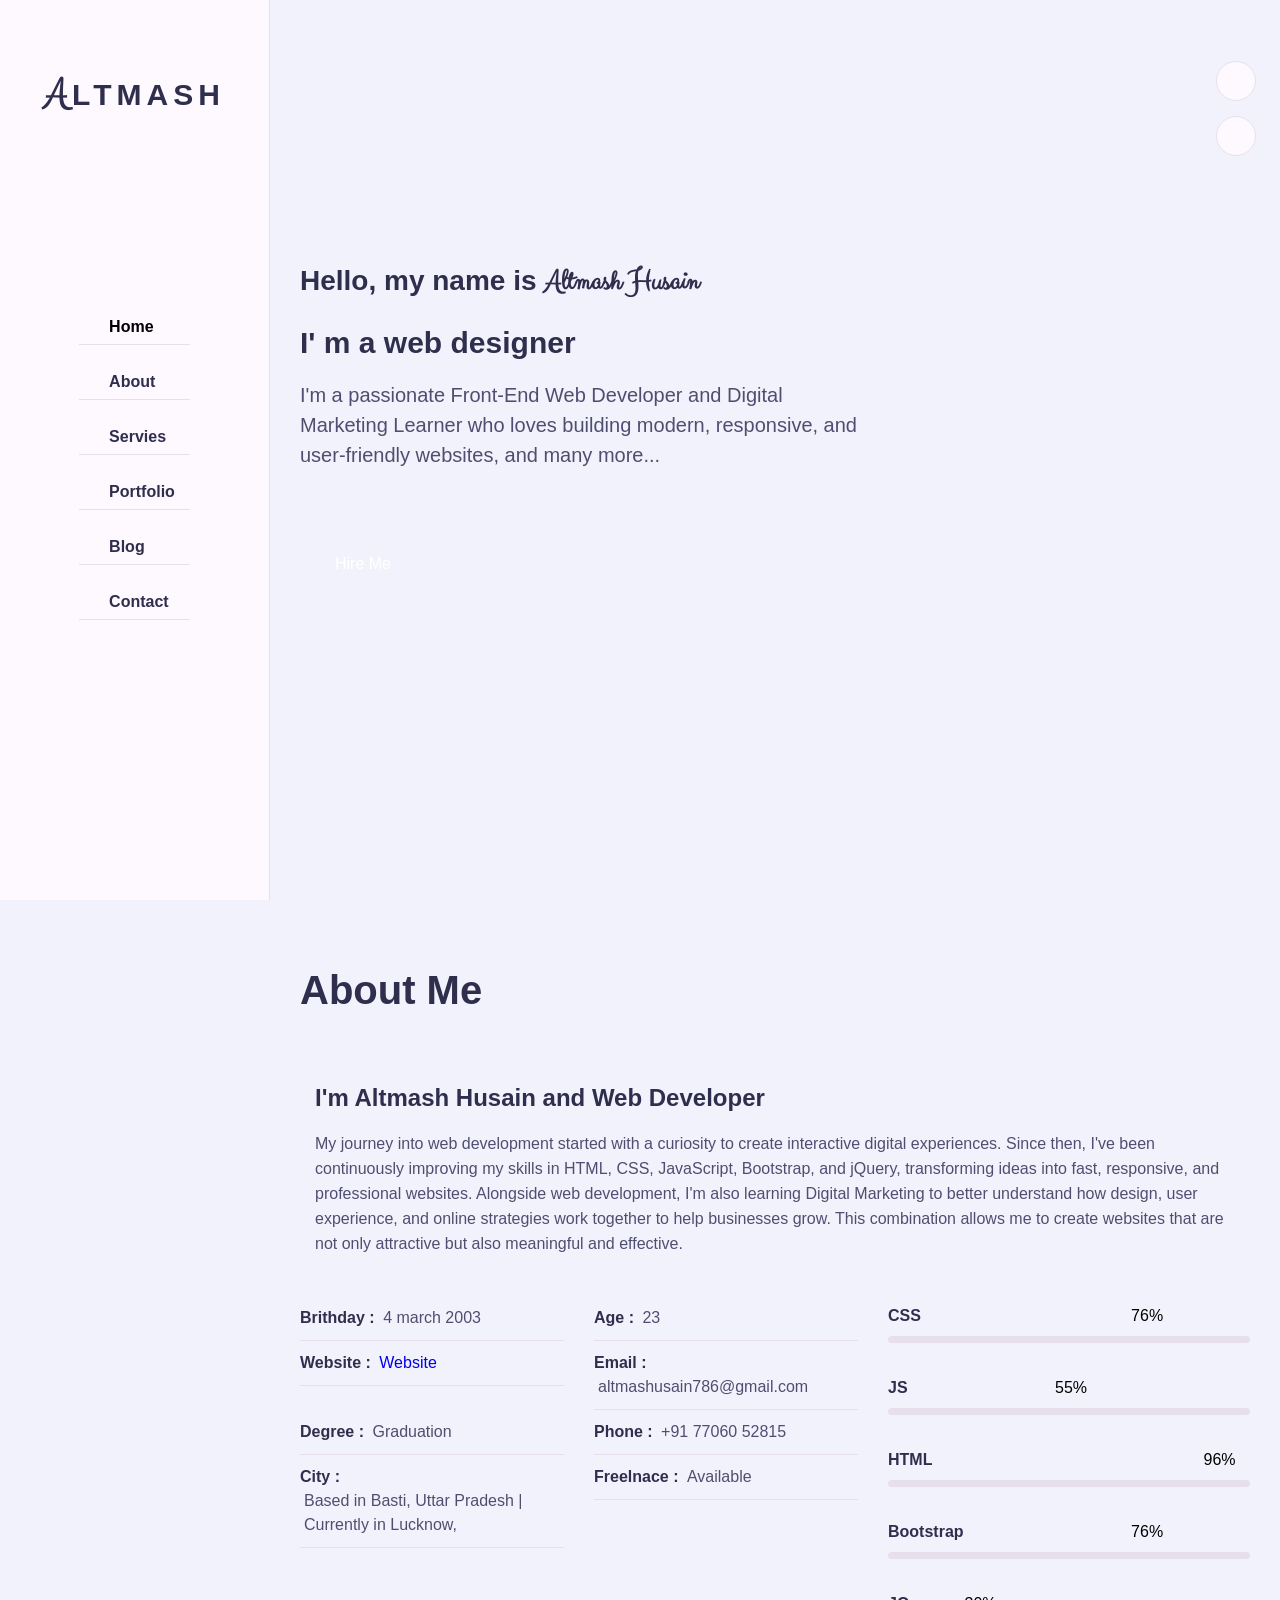
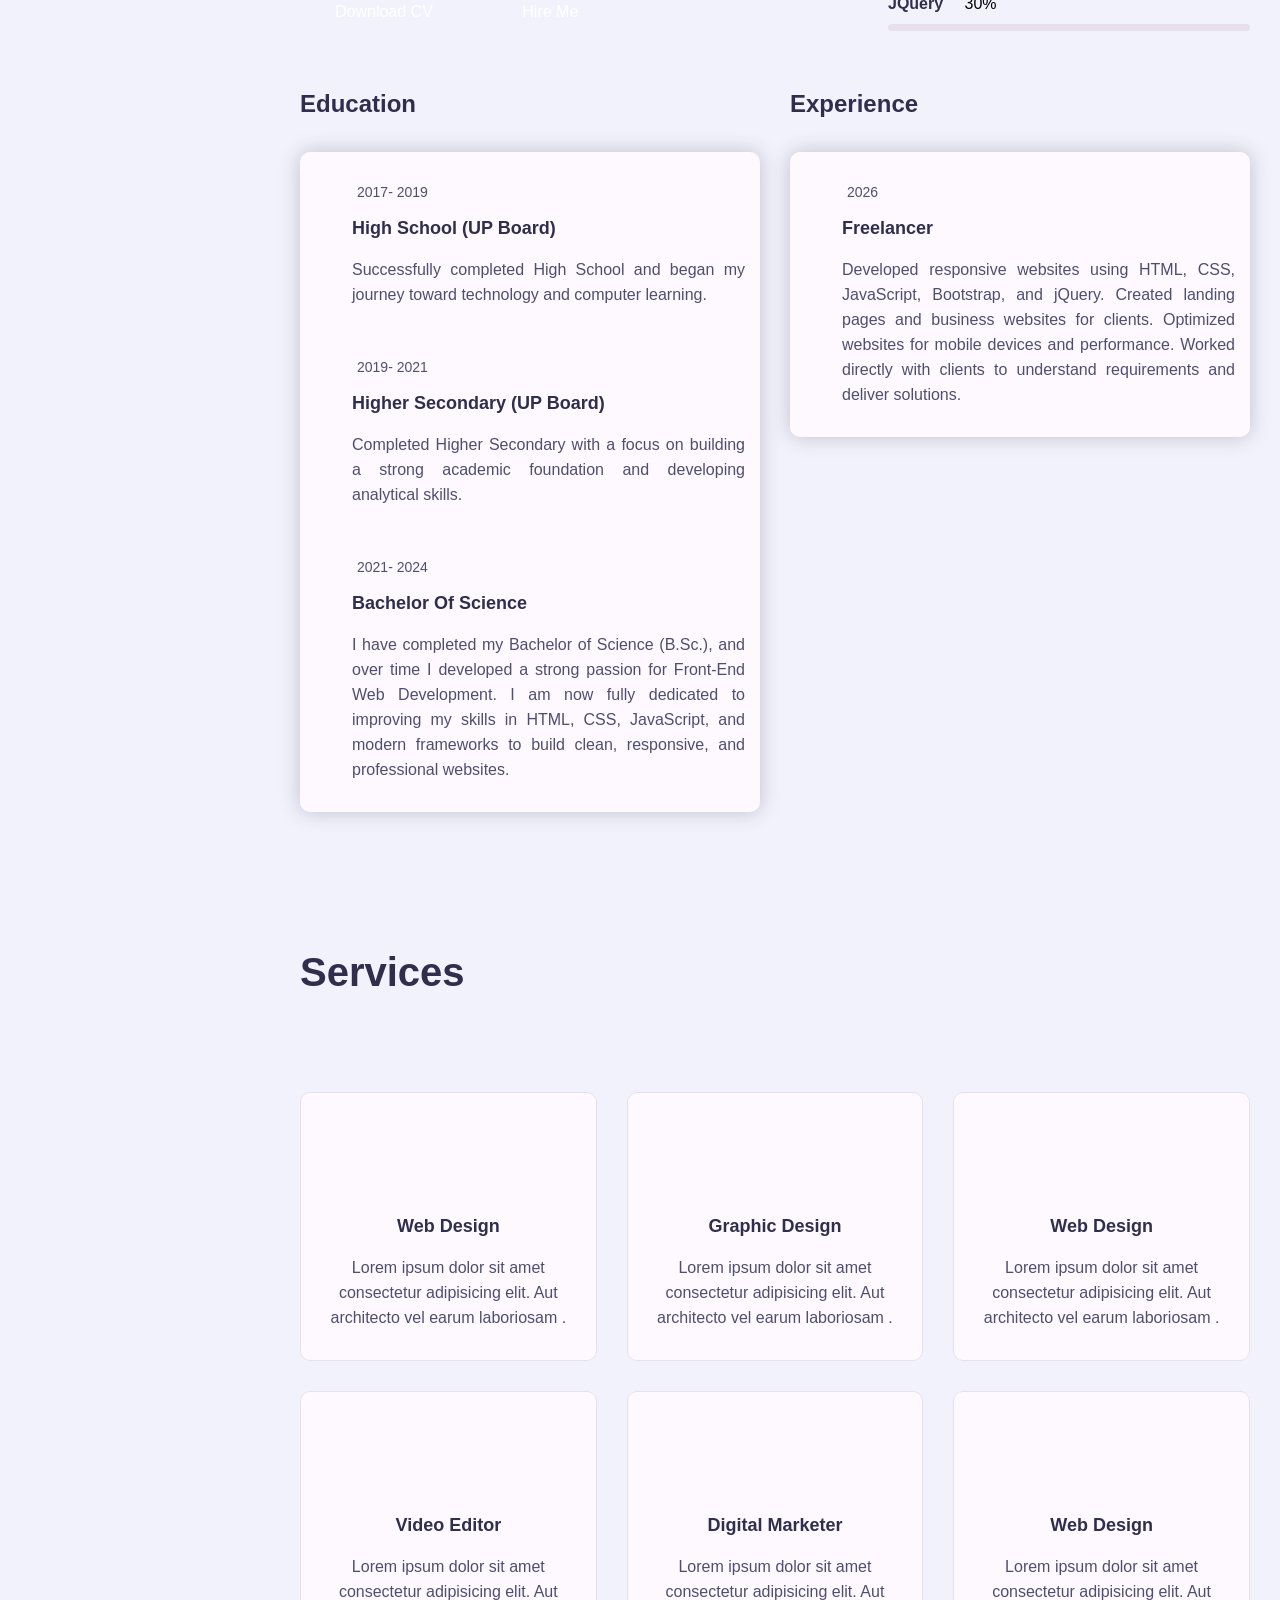
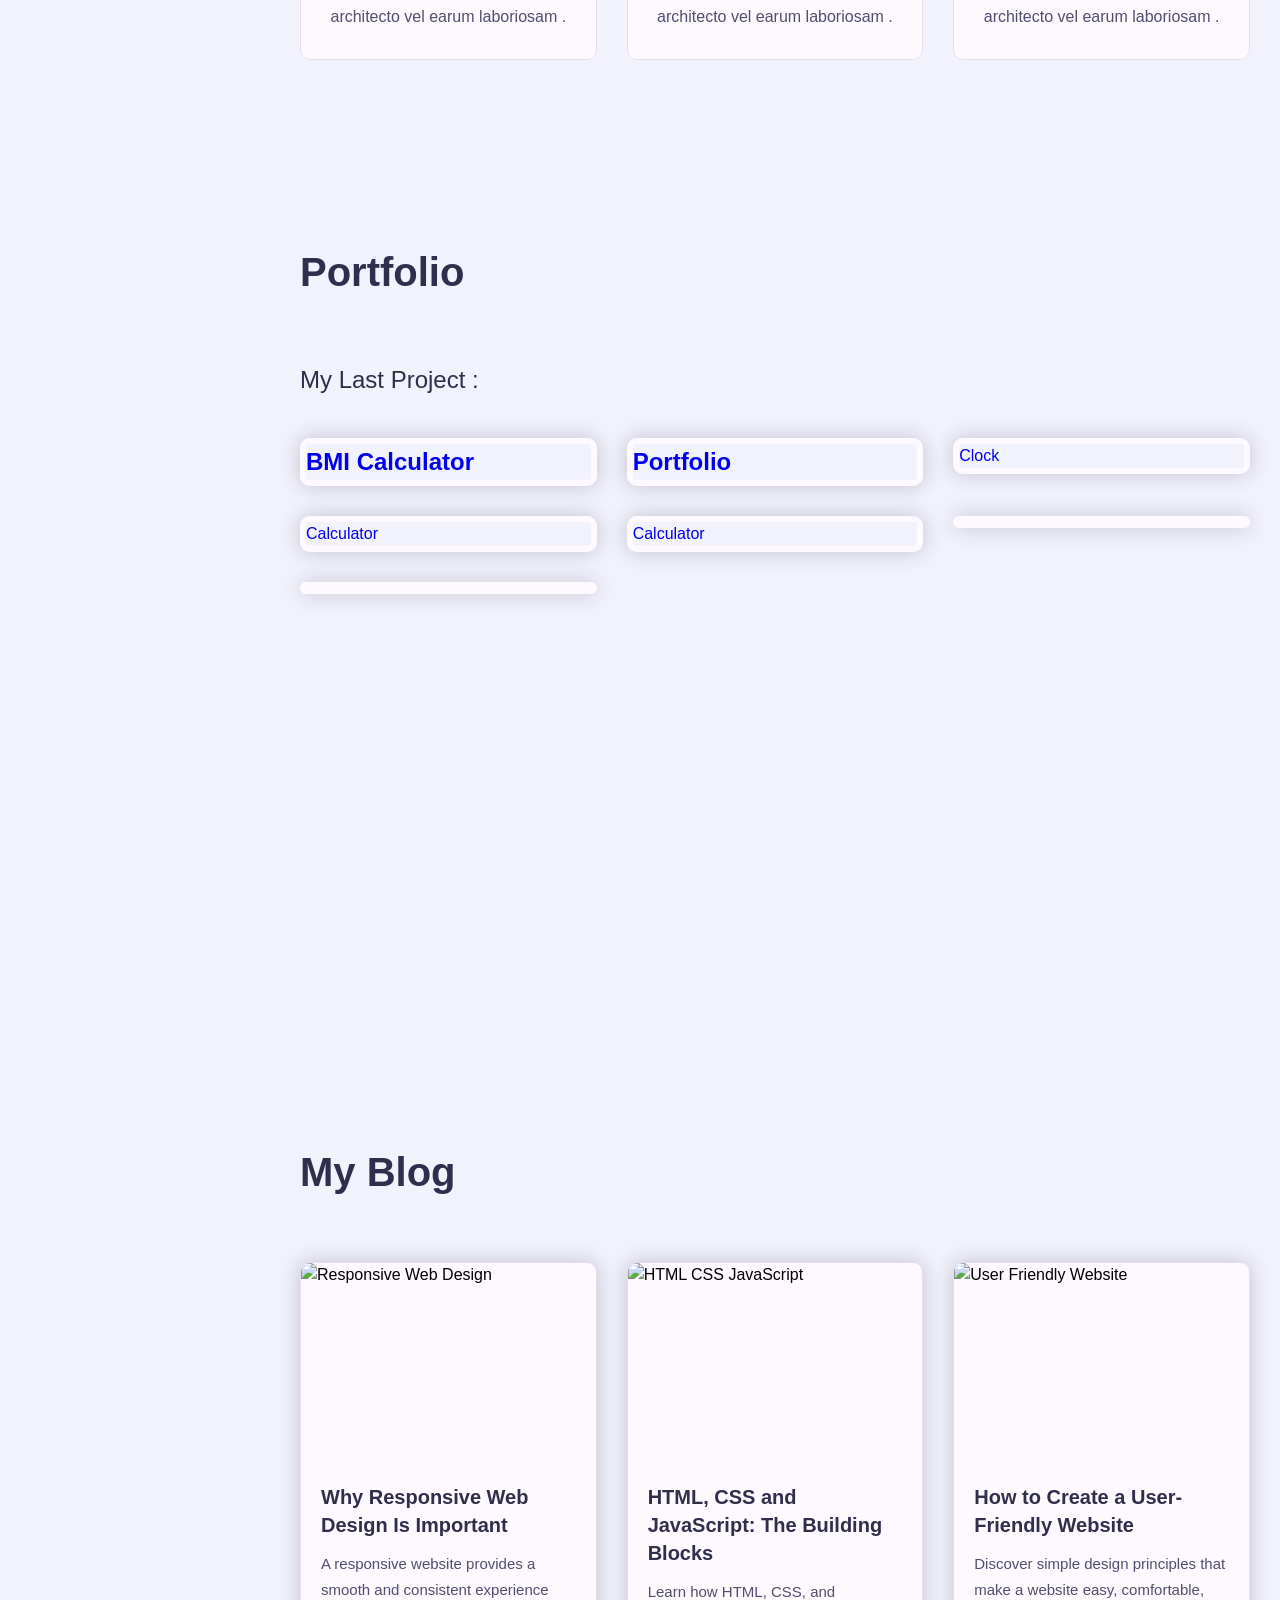
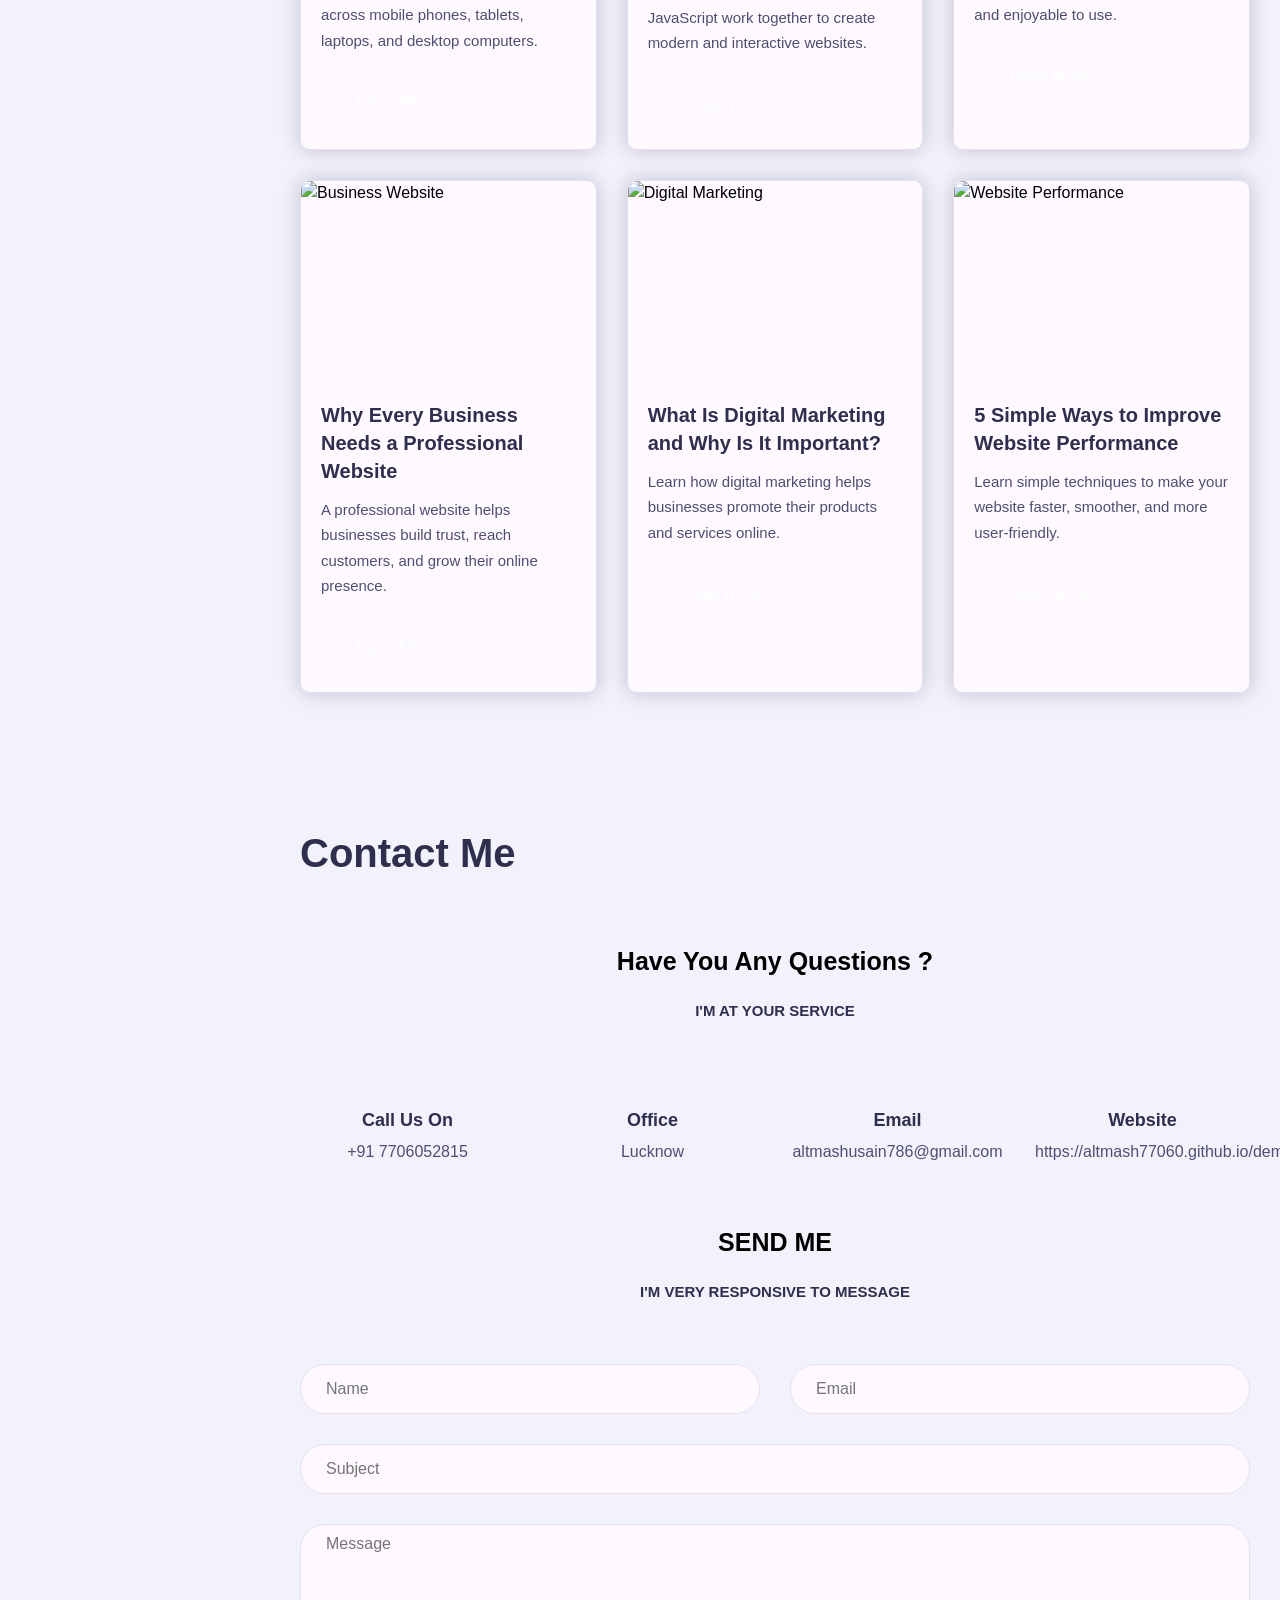
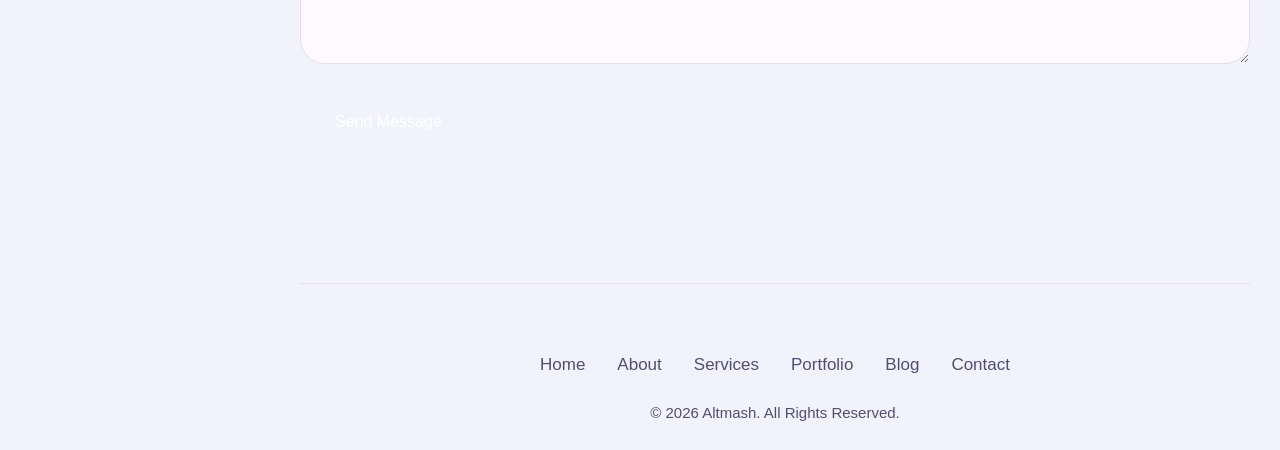
==== commit 37d96b51: "Add files via upload" ====
--- a/index.html
+++ b/index.html
@@ -4,7 +4,7 @@
 <head>
     <meta charset="UTF-8">
     <meta name="viewport" content="width=device-width, initial-scale=1.0">
-    <title>Document</title>
+    <title>Portfolio</title>
     <!--====CSS File===-->
     <link rel="stylesheet" href="style.css">
     <link rel="stylesheet" href="skins/color-1.css">
@@ -18,7 +18,6 @@
     <link rel="stylesheet" href="style-switcher.css">
     <!---=== AOS  ===-->
     <link rel="stylesheet" href="https://unpkg.com/aos@2.3.1/dist/aos.css">
-    <link rel="icon" type="image/x-icon" href="favicon.ico">
 </head>
 
 <body>
@@ -39,7 +38,7 @@
                 <li><a href="#portfolio" data-section="portfolio"><i class="fa fa-briefcase"></i>Portfolio</a></li>
                 <li><a href="#blog" data-section="blog"><i class="fa fa-comments"></i>Blog</a></li>
                 <li><a href="#contact" data-section="contact"><i class="fa fa-comments"></i>Contact</a></li>
-                
+
             </ul>
         </div>
         <!--==Aside End==-->
@@ -102,7 +101,8 @@
                                     <p>Age : <span>23</span></p>
                                 </div>
                                 <div class="info-item padd-15">
-                                    <p>Website : <span><a href="https://altmash77060.github.io/demoportfolio/">Website</a></span></p>
+                                    <p>Website : <span><a href="https://altmash77060.github.io/demoportfolio/">Website
+                                            </a></span></p>
                                 </div>
                                 <div class="info-item padd-15">
                                     <p>Email : <span>altmashusain786@gmail.com</span></p>
@@ -122,7 +122,7 @@
                             </div>
                             <div class="row">
                                 <div class="buttons padd-15">
-                                    <a href="/Images/cv.png" class="btn">Download CV</a>
+                                    <a href="Resume.pdf/Altmash_Husain_Resume(1).pdf" class="btn">Download CV</a>
                                     <a href="#contact" class="btn hire-me" data-section="contact">Hire Me</a>
 
                                 </div>
@@ -353,10 +353,10 @@
                         <div class="portfolio-item padd-15">
                             <div class="portfolio-item-inner shadow-dark">
                                 <a href="https://altmash77060.github.io/bmi-calculater/">
-                                <div class="portfolio-img">
-                                    <img src="Images/bmi.png" alt="">
-                                    <h2>BMI Calculator</h2>
-                                </div>
+                                    <div class="portfolio-img">
+                                        <img src="Images/bmi.png" alt="">
+                                        <h2>BMI Calculator</h2>
+                                    </div>
                                 </a>
                             </div>
                         </div>
@@ -365,10 +365,10 @@
                         <div class="portfolio-item padd-15">
                             <div class="portfolio-item-inner shadow-dark">
                                 <a href="https://altmash77060.github.io/demoportfolio/">
-                                <div class="portfolio-img">
-                                    <img src="Images/portfolio.png" alt="">
-                                    <h2>Portfolio</h2>
-                                </div>
+                                    <div class="portfolio-img">
+                                        <img src="Images/portfolio.png" alt="">
+                                        <h2>Portfolio</h2>
+                                    </div>
                                 </a>
                             </div>
                         </div>
@@ -377,10 +377,34 @@
                         <div class="portfolio-item padd-15">
                             <div class="portfolio-item-inner shadow-dark">
                                 <a href="https://altmash77060.github.io/clock/">
-                                <div class="portfolio-img">
-                                    <img src="Images/clock.jpg" alt="">
-                                    Clock
-                                </div>
+                                    <div class="portfolio-img">
+                                        <img src="Images/clock.jpg" alt="">
+                                        Clock
+                                    </div>
+                                </a>
+                            </div>
+                        </div>
+                        <!-- portfolio item End-->
+                        <!-- portfolio item start-->
+                        <div class="portfolio-item padd-15">
+                            <div class="portfolio-item-inner shadow-dark">
+                                <a href="https://altmash77060.github.io/Calculator/">
+                                    <div class="portfolio-img">
+                                        <img src="Images/claculator.png" alt="">
+                                        Calculator
+                                    </div>
+                                </a>
+                            </div>
+                        </div>
+                        <!-- portfolio item End-->
+                         <!-- portfolio item start-->
+                        <div class="portfolio-item padd-15">
+                            <div class="portfolio-item-inner shadow-dark">
+                                <a href="https://altmash77060.github.io/OFFTYPE-WEB/">
+                                    <div class="portfolio-img">
+                                        <img src="Images/website.png" alt="">
+                                        Calculator
+                                    </div>
                                 </a>
                             </div>
                         </div>
@@ -403,20 +427,11 @@
                             </div>
                         </div>
                         <!-- portfolio item End-->
-                        <!-- portfolio item start-->
-                        <div class="portfolio-item padd-15">
-                            <div class="portfolio-item-inner shadow-dark">
-                                <div class="portfolio-img">
-                                    <img src="" alt="">
-                                </div>
-                            </div>
-                        </div>
-                        <!-- portfolio item End-->
                     </div>
                 </div>
             </section>
             <!--==Portfolio Section End==-->
-             <!-- Blog Section Start -->
+            <!-- Blog Section Start -->
             <section class="blog section" id="blog">
 
                 <div class="container">
@@ -654,32 +669,35 @@
                     </div>
                 </div>
                 <footer class="contact-footer">
-    <div class="footer-social">
-        <a href="#"><i class="fa-brands fa-facebook"></i></a>
-        <a href="#"><i class="fa-brands fa-instagram"></i></a>
-        <a href="#"><i class="fa-brands fa-twitter"></i></a>
-        <a href="#"><i class="fa-brands fa-google-plus"></i></a>
-        <a href="#"><i class="fa-brands fa-youtube"></i></a>
-    </div>
-
-    <div class="footer-links">
-        <a href="#">Home</a>
-        <a href="#">About</a>
-        <a href="#">Services</a>
-        <a href="#">Portfolio</a>
-        <a href="#">Blog</a>
-        <a href="#">Contact</a>
-    </div>
-
-    <p>© 2026 Altmash. All Rights Reserved.</p>
-</footer>
+                    <div class="footer-social">
+                        <a href=" https://www.facebook.com/share/1BnRMTUTXb/" target="_blank"
+                            rel="noopener noreferrer"><i class="fa-brands fa-facebook"></i></a>
+                        <a href="https://www.instagram.com/up_andaz_15/" target="_blank" rel="noopener noreferrer"><i
+                                class="fa-brands fa-instagram"></i></a>
+                        <a href="https://x.com/altm7898" target="_blank" rel="noopener noreferrer"><i
+                                class="fa-brands fa-twitter"></i></a>
+                        <a href="https://youtube.com/@up_ndaz_15?si=n3QQyVYkLHoaHwWg" target="_blank"
+                            rel="noopener noreferrer"><i class="fa-brands fa-youtube"></i></a>
+                    </div>
+
+                    <div class="footer-links">
+                        <a href="#home">Home</a>
+                        <a href="#about">About</a>
+                        <a href="#service">Services</a>
+                        <a href="#portfolio">Portfolio</a>
+                        <a href="#blog">Blog</a>
+                        <a href="#contact">Contact</a>
+                    </div>
+
+                    <p>© 2026 Altmash. All Rights Reserved.</p>
+                </footer>
             </section>
-<!--==Contact Section End==-->
-<!-- Contact Section End -->
- </div>
+            <!--==Contact Section End==-->
+            <!-- Contact Section End -->
+        </div>
         <!--==Main Content End==-->
     </div>
-   
+
 
     <!--==Main Container End==-->
     <!--== Style Switcher star ==-->
@@ -699,13 +717,13 @@
             <span class="color-5" onclick="setActivestyle('color-5')"></span>
         </div>
     </div>
-    
+
     <!--====AOS File===-->
     <script src="https://unpkg.com/aos@2.3.1/dist/aos.js"></script>
 
-<script>
-    AOS.init();
-</script>
+    <script>
+        AOS.init();
+    </script>
     <!--====JS File===-->
     <script src="https://cdnjs.cloudflare.com/ajax/libs/typed.js/3.0.0/typed.umd.js"
         integrity="sha512-TBofwZKS1Ka3QVu5LEUNjPKs32xK1PxzBIeaXWeGE+zCk2KDwfHLXI7234Tu+UKcHdCoQUzF5Cf4ihFtwdvJlA=="
--- a/style.css
+++ b/style.css
@@ -1,974 +1,2406 @@
-@import url('https://fonts.googleapis.com/css2?family=Clicker+Script&family=Poppins:wght@200;300;400;500;600;700&display=swap');
-
-:root {
-    --bg-black-900: #f2f2fc;
-    --bg-black-100: #fdf9ff;
-    --bg-black-50: #e8dfec;
-    --text-black-900: #302e4d;
-    --text-black-700: #504e70;
-}
-body.dark {
-     --bg-black-900: #151515;
-    --bg-black-100: #222222;
-    --bg-black-50: #393939;
-    --text-black-900: #ffffff;
-    --text-black-700: #e9e9e9;
-}
-body {
-    margin: 0;
-    padding: 0;
-    line-height: 1.5;
-    font-size: 16px;
-    font-family: 'Poppins' sans-serif;
-}
-
-* {
-    margin: 0;
-    padding: 0;
-    outline: none;
-    text-decoration: none;
-    box-sizing: border-box;
-}
-
-::before,
-::after {
-    box-sizing: border-box;
-}
-
-ul {
-    list-style: none;
-}
-
-/* section*/
-.section {
-    background: var(--bg-black-900);
-    min-height: 100vh;
-    display: block;
-    padding: 0 30px;
-    opacity: 1;
-}
-.hidden{
-    display: none !important;
-}
-.main-content{
-    padding-left: 270px;
-}
-.padd-15{
-    padding-left: 15px;
-    padding-right: 15px;
-}
-.container {
-    max-width: 1100px;
-    width: 100%;
-    margin: auto;
-}
-.section .container {
-    padding-top: 60px;
-    padding-bottom: 70px;
-}
-.section-title{
-    flex: 0 0 100%;
-    max-width: 100%;
-    margin-bottom: 60px;
-    
-}
-.section-title h2 {
-    font-size: 40px;
-    color: var(--text-black-900);
-    font-weight: 700;
-    position: relative;
-}
-.section-title h2::before{
-    content: '';
-    height: 4px;
-    width: 50px;
-    background-color: var(--skin-color);
-    position: absolute;
-    top: 100%;
-    left: 0;
-}
-.section-title h2::after{
-    content: '';
-    height: 4px;
-    width: 25px;
-    background-color: var(--skin-color);
-    position: absolute;
-    top: 100%;
-    left: 0;
-    margin-top: 8px;
-}
-
-.row {
-    display: flex;
-    flex-wrap: wrap;
-    margin-left: -15px;
-    margin-right: -15px;
-    position: relative;
-
-}
-.btn{
-    font-size: 16px;
-    font-weight: 500;
-    padding: 12px 35px;
-    color: white;
-    border-radius: 40px;
-    display: inline-block;
-    white-space: nowrap;
-    border: none;
-    background: var(--skin-color);
-    transition: all 0.3s ease;
-}
-.btn:hover{
-    transform: scale(1.05);
-}
-.shadow-dark {
-    box-shadow: 0 0 20px rgba(48, 46, 77, 0.25);
-}
-
-/* aside*/
-.aside {
-    width: 270px;
-    background: var(--bg-black-100);
-    position: fixed;
-    height: 100%;
-    padding: 30px;
-    left: 0;
-    top: 0;
-    border-right: 1px solid var(--bg-black-50);
-    display: flex;
-    align-items: center;
-    justify-content: center;
-    z-index: 10;
-}
-
-.aside .logo {
-    position: absolute;
-    top: 50px;
-    font-size: 30px;
-    text-transform: uppercase;
-}
-.aside .logo a{
-    color: var(--text-black-900);
-    font-weight: 700;
-    padding: 15px 20px;
-    font-size: 30px;
-    letter-spacing: 5px;
-    position: relative;
-}
-.aside .logo a span {
-    font-family: 'Clicker Script',cursive;
-    font-size: 40px;
-}
-.aside .logo a::before {
-    content: '';
-    position: absolute;
-    width: 20px;
-    height: 20px;
-    border-bottom: 5px solid var(--skin-color);
-    border-left: 5px solid var(--skin-color);
-    bottom: 0;
-    left: 0;
-}
-.aside .logo a::after {
-    content: '';
-    position: absolute;
-    width: 20px;
-    height: 20px;
-    border-top: 5px solid var(--skin-color);
-    border-right: 5px solid var(--skin-color);
-    top: 0;
-    right: 0;
-}
-.aside .nav-toggler {
-    height: 40px;
-    width: 45px;
-    border: 1px solid var(--bg-black-50);
-    cursor: pointer;
-    position: fixed;
-    left: 300px;
-    top: 20px;
-    border-radius: 5px;
-    background: var(--bg-black-100);
-    display: none;
-    align-items: center;
-    justify-content: center;
-}
-.aside .nav-toggler span{
-    height: 2px;
-    width: 18px;
-    background-color: var(--skin-color);
-    display: inline-block;
-    position: relative;
-}
-.aside .nav-toggler span::before{
-    content: '';
-    height: 2px;
-    width: 18px;
-    background: var(--skin-color);
-    position: absolute;
-    top: -6px;
-    left: 0;
-}
-.aside .nav-toggler span::after {
-    content: '';
-    height: 2px;
-    width: 18px;
-    background: var(--skin-color);
-    position: absolute;
-    top: 6px;
-    left: 0;
-}
-
-.aside .nav {
-    margin-top: 50p;
-}
-.aside .nav li {
-    margin-bottom: 20px;
-    display: block;
-}
-.aside .nav li a {
-    font-size: 16px;
-    font-weight: 600;
-    display: block;
-    border-bottom: 1px solid var(--bg-black-50);
-    color: var(--text-black-900);
-    padding: 5px 15px;
-}
-.aside .nav li a.active{
-    color: var(--skin-color);
-}
-.aside .nav li a i{
-    margin-right: 15px;
-}
-/* home */
-.home{
-    min-height: 100vh;
-    display: flex;
-    color: var(--text-black-900);
-}
-.home .home-info {
-    flex: 0 0 60%;
-    max-width: 60%;
-}
-h3.hello {
-    font-size: 28px;
-    margin: 15px 0;
-}
-h3.hello span{
-   font-family: 'Clicker Script',cursive;
-   font-size: 30px;
-   font-weight: 700;
-   color: var(--skin-color);
-}
-h3.my-profession{
-    font-size: 30px;
-    margin: 15px 0;
-}
-.typing{
-    color: var(--skin-color);
-}
-.home-info p {
-    margin-bottom: 70px;
-    font-size: 20px;
-    color: var(--text-black-700);
-}
-.home .home-img{
-    flex: 0 0 60%;
-    max-width: 40%;
-    text-align: center;
-    position: relative;
-    
-}
-.home-img::after{
-    content: '';
-    position: absolute;
-    height: 80px;
-    width: 80px;
-    border-bottom:10px solid var(--skin-color) ;
-    border-right:10px solid var(--skin-color) ;
-    right: 20px;
-    bottom: -40px;
-}
-.home-img::before{
-    content: '';
-    position: absolute;
-    height: 80px;
-    width: 80px;
-    border-top:10px solid var(--skin-color) ;
-    border-left:10px solid var(--skin-color) ;
-    left: -20px;
-    top: -40px;
-}
-.home .home-img img {
-margin: auto;
-border-radius: 5px;
-height: 400px;
-}
-/* About*/
-.about .about-content {
-    flex: 0 0 100%;
-    max-width: 100%;
-}
-.about .about-content .about-text
-{
-    flex: 0 0 100%;
-    max-width: 100%;
-}
-.about .about-content .about-text h3 {
-    font-size: 24px;
-    margin-bottom: 15px;
-    font-weight: 700;
-    color: var(--text-black-900);
-}
-.about .about-content .about-text h3 span{
-    color: var(--skin-color);
-}
-.about .about-content .about-text p{
-    font-size: 16px;
-    line-height: 25px;
-    color: var(--text-black-700);
-}
- .personal-info {
-    flex: 0 0 60%;
-    max-width: 60%;
-    margin-top: 40px;
-
-}
-.personal-info .info-item{
-flex: 0  0 50%;
-max-width: 50%;
-}
-.personal-info .info-item p {
-    font-weight: 600;
-    padding: 10px 0;
-    font-size: 16px;
-    color: var(--text-black-900);
-    border-bottom: 1px solid var(--bg-black-50);
-}
-.personal-info .info-item p span {
-    font-weight: 400;
-    color: var(--text-black-700);
-    margin-left: 4px;
-    display: inline-block;
-}
-.personal-info .buttons {
-    margin-top: 30px;
-}
-.personal-info .buttons .btn {
-    margin-right: 15px;
-    margin-top: 10px;
-}
-.skills {
-    flex: 0 0 40%;
-    max-width: 40%;
-    margin-top: 40px;
-}
-.skills .skill-item {
-    flex: 0 0 100%;
-    max-width: 100%;
-}
-.skills .skill-item h5 {
-    line-height: 40px;
-    font-weight: 600;
-    font-size: 16px;
-    color: var(--text-black-900);
-    text-transform: capitalize;
-}
-.skills .skill-item .progress {
-    background-color: var(--bg-black-50);
-    height: 7px;
-    border-radius: 4px;
-    width: 100%;
-    position: relative;
-}
-.skills .skill-item {
-    margin-bottom: 25px;
-}
-.skills .skill-item .progress .progress-in {
-    position: absolute;
-    left: 0;
-    top: 0;
-    height: 100%;
-    border-radius: 4px;
-    background-color: var(--skin-color);
-}
-.progress-in .skill-percent {
-    position: absolute;
-    right: 0;
-    top: -40px;
-    font-weight: 400;
-    line-height: 40px;
-}
-.education,.experience{
-    flex: 0 0 50%;
-    max-width: 50%;
-    margin-top: 30px;
-}
-h3.title {
-    font-size: 24px;
-    margin-bottom: 30px;
-    font-weight: 700;
-    color: var(--text-black-900);
-}
-.timeline-box {
-    flex: 0 0 100%;
-    max-width: 100%;
-}
-.timeline {
-    background-color: var(--bg-black-100);
-    padding: 30px 15px;
-    border-radius: 10px;
-    width: 100%;
-    position: relative;
-}
-.timeline .timeline-item {
-    position: relative;
-    padding-left: 37px;
-    padding-bottom: 50px;
-}
-.timeline .timeline-item:last-child {
-    padding-bottom: 0;
-
-}
-.timeline-item::before {
-    content: '';
-    width: 1px;
-    position: absolute;
-    height: 100%;
-    left: 7px;
-    top: 0;
-    background-color: var(--skin-color);
-}
-.circle-dot {
-    position: absolute;
-    left: 0;
-    top: 0;
-    height: 15px;
-    width: 15px;
-    border-radius: 50%;
-    background-color: var(--skin-color);
-}
-.timeline-date {
-    font-weight: 400;
-    font-size: 14px;
-    margin-bottom: 12px;
-    color: var(--text-black-700);
-}
-.timeline-date .fa {
-    margin-right: 5px;
-}
-.timeline-title {
-    font-weight: 700;
-    font-size: 18px;
-    margin-bottom: 15px;
-    text-transform: capitalize;
-    color: var(--text-black-900);
-}
-.timeline-text {
-    line-height: 25px;
-    font-size: 16px;
-    text-align: justify;
-    color: var(--text-black-700);
-}
-/*Service*/
-.service .container {
-    padding-bottom: 40px;
-}
-.service .service-item {
-    margin-top: 30px;
-    flex: 0 0 33.33%;
-    max-width: 33.33%;
-}
-.service .service-item .service-item-inner {
-    background-color: var(--bg-black-100);
-    border: 1px solid var(--bg-black-50);
-    border-radius: 10px;
-    padding: 30px 15px;
-    text-align: center;
-    transition: all 0.3s ease;
-}
-.service .service-item .service-item-inner:hover {
-    box-shadow: 0 0 20px rgba(48, 46, 77, 0.15);
-}
-.service .service-item .service-item-inner .icon {
-    height: 60px;
-    width: 60px;
-    border-radius: 50%;
-    display: block;
-    margin: 0 auto 30px;
-    text-align: center;
-    transition: all 0.3s ease;
-}
-.service .service-item .service-item-inner .icon .fa {
-    font-size: 40px;
-    line-height: 60px;
-    color: var(--skin-color);
-    transition: all 0.3s ease;
-}
-.service .service-item .service-item-inner:hover .icon{
-    background: var(--skin-color);
-}
-.service .service-item .service-item-inner:hover .icon .fa {
-    font-size: 25px;
-    color: #ffffff;
-}
-.service .service-item .service-item-inner h4 {
-    font-size: 18px;
-    margin-bottom: 15px;
-    color: var(--text-black-900);
-    font-weight: 700;
-    text-transform: capitalize;
-}
-.service .service-item .service-item-inner p {
-    font-size: 16px;
-    color: var(--text-black-700);
-    line-height: 25px;
-}
-/*Portfolio*/
-.portfolio .container {
-    padding-bottom: 40px;
-}
-.portfolio .portfolio-heading {
-    flex: 0 0 100%;
-    max-width: 100%;
-    margin-bottom: 40px;
-}
-.portfolio .portfolio-heading h2 {
-    color: var(--text-black-900);
-    font-weight: 500;
-}
-.portfolio .portfolio-item {
-    flex: 0 0 33.33%;
-    max-width: 33.33%;
-    margin-bottom: 30px;
-}
-.portfolio .portfolio-item-inner {
-    border: 6px solid var(--bg-black-100);
-    border-radius: 10px;
-    overflow: hidden;
-    cursor: pointer;
-}
-.portfolio .portfolio-item-inner .portfolio-img img {
-    width: 100%;
-    display: block;
-}
-/*Contact*/
-.contact  .container {
-    padding-bottom: 40px;
-}
-.contact-title {
-    color: var(--skin-color);
-    text-align: center;
-    font-size: 25px;
-    margin-bottom: 20px;
-}
-.contact-sub-title {
-    color: var(--text-black-900);
-    text-align: center;
-    font-size: 15px;
-    margin-bottom: 60px;
-}
-.contact-info-item {
-    flex: 0 0 25%;
-    max-width: 25%;
-    text-align: center;
-    margin-bottom: 60px;
-}
-.contact-info-item .icon {
-    display: inline-block;
-}
-.contact-info-item .icon .fa {
-    font-size: 25px;
-    color: var(--skin-color);
-}
-.contact-info-item h4 {
-    font-size: 18px;
-    font-weight: 700;
-    color: var(--text-black-900);
-    text-transform: capitalize;
-    margin: 0 0 5px;
-}
-.contact-info-item p {
-    font-size: 16px;
-    line-height: 25px;
-    color: var(--text-black-700);
-    font-weight: 400;
-}
-.contact-form {
-    flex: 0 0 100%;
-    max-width: 100%;
-}
-.contact-form .col-6 {
-    flex: 0 0 50%;
-    max-width: 50%;
-}
-.col-12 {
-    flex: 0 0 100%;
-    max-width: 100%;
-}
-.form-item {
-    margin-bottom: 30px;
-}
-.form-control {
-    width: 100%;
-    height: 50px;
-    border-radius: 25px;
-    background: var(--bg-black-100);
-    border: 1px solid var(--bg-black-50);
-    padding: 10px 25px;
-    font-size: 16px;
-    color: var(--text-black-700);
-    transition: all 0.3s ease;
-}
-.form-control:focus {
-    box-shadow: 0 0 20px rgba(48, 46, 77, 0.15);
-}
-.form-item textarea.form-control {
-    height: 140px;
-}
-.contact-form .btn {
-    height: 50px;
-    padding: 0 50px;
-}
-@media (max-width:1199px) {
-    .aside {
-        left: -270px;
-    }
-    .main-content {
-        padding-left: 0;
-    }
-    .about .about-content .personal-info .info-item p span {
-        display: block;
-        margin-left: 0;
-    }
-}
-@media (max-width:991px) {
-    .conact .contact-info-item,
-    .portfolio .portfolio-item,
-    .service .service-item {
-        flex: 0 0 50%;
-        max-width: 50%;
-    }
-    .home .home-info {
-        flex: 0 0 100%;
-        max-width: 100%;
-    }
-    .home .home-img {
-        display: none;
-    }
-}
-@media (max-width:767px) {
-    .contact .contact-form .col-6,
-    .contact .contact-info-item,
-    .portfolio .portfolio-item,
-    .service .service-item,
-    .about .about-content .experience,
-    .about .about-content .education,
-    .about .about-content .skills,
-    .about .about-content .personal-info {
-        flex: 0 0 100%;
-        max-width: 100%;
-    }
-} 
-.aside .nav-toggler {
-    display: flex;
-    left: 30px;
-}
-.blog .blog-item {
-    flex: 0 0 33.33%;
-    max-width: 33.33%;
-    margin-bottom: 30px;
-}
-
-.blog .blog-item-inner {
-    background-color: var(--bg-black-100);
-    border-radius: 10px;
-    overflow: hidden;
-    height: 100%;
-}
-
-.blog .blog-img {
-    width: 100%;
-    height: 200px;
-    overflow: hidden;
-}
-
-.blog .blog-img img {
-    width: 100%;
-    height: 100%;
-    object-fit: cover;
-    display: block;
-    transition: all 0.4s ease;
-}
-
-.blog .blog-item-inner:hover .blog-img img {
-    transform: scale(1.08);
-}
-
-.blog .blog-content {
-    padding: 20px;
-}
-
-.blog .blog-content h3 {
-    font-size: 20px;
-    margin-bottom: 12px;
-    color: var(--text-black-900);
-}
-
-.blog .blog-content p {
-    font-size: 15px;
-    line-height: 24px;
-    color: var(--text-black-700);
-    margin-bottom: 20px;
-}
-
-.blog .blog-content .btn {
-    margin-top: 5px;
-}
-
-/* =========================
-   RESPONSIVE DESIGN
-   ========================= */
-
-/* Tablet */
-@media (max-width: 992px) {
-
-    .navbar {
-        padding: 20px 5%;
-    }
-
-    .navbar .logo {
-        font-size: 26px;
-    }
-
-    .logo span {
-        font-size: 34px;
-    }
-
-    .navbar ul li {
-        margin-left: 20px;
-    }
-
-    .navbar ul li a {
-        font-size: 17px;
-    }
-
-    .home {
-        gap: 30px;
-        padding: 80px 5% 0;
-    }
-
-    .home-info h1 {
-        font-size: 45px;
-    }
-
-    .home-info h2 {
-        font-size: 27px;
-    }
-
-    .home-info p {
-        font-size: 15px;
-    }
-
-    .home-img .img-box {
-        width: 38vw;
-        height: 38vw;
-    }
-
-}
-
-
-/* Mobile */
-@media (max-width: 768px) {
-
-    .navbar {
-        padding: 15px 5%;
-        justify-content: space-between;
-    }
-
-    .navbar .logo {
-        font-size: 24px;
-        padding: 10px 0;
-    }
-
-    .logo span {
-        font-size: 30px;
-    }
-
-    /* Mobile Navigation */
-    .navbar ul {
-        display: none;
-    }
-
-    .home {
-        flex-direction: column-reverse;
-        justify-content: center;
-        text-align: center;
-        gap: 30px;
-        min-height: 100vh;
-        height: auto;
-        padding: 100px 6% 40px;
-    }
-
-    .home-info {
-        width: 100%;
-    }
-
-    .home-info h1 {
-        font-size: 38px;
-        line-height: 1.2;
-    }
-
-    .home-info h2 {
-        font-size: 22px;
-        margin-top: 5px;
-    }
-
-    .home-info p {
-        font-size: 14px;
-        line-height: 1.7;
-        margin: 15px 0 25px;
-    }
-
-    .home-info .btn-sci {
-        justify-content: center;
-        flex-wrap: wrap;
-        gap: 15px;
-    }
-
-    .home-info .btn-sci .sci {
-        margin-left: 0;
-        width: 100%;
-        margin-top: 10px;
-    }
-
-    .home-info .btn-sci .sci a {
-        display: inline-flex;
-        justify-content: center;
-        align-items: center;
-        width: 42px;
-        height: 42px;
-        padding: 0;
-        margin: 0 4px;
-    }
-
-    .home-img .img-box {
-        width: 65vw;
-        height: 65vw;
-        max-width: 300px;
-        max-height: 300px;
-    }
-
-    .home-img .img-box::before,
-    .home-img .img-box::after {
-        width: 400px;
-        height: 400px;
-    }
-
-}
-
-
-/* Small Mobile */
-@media (max-width: 480px) {
-
-    .navbar {
-        padding: 12px 5%;
-    }
-
-    .navbar .logo {
-        font-size: 21px;
-        letter-spacing: 3px;
-    }
-
-    .logo span {
-        font-size: 27px;
-    }
-
-    .home {
-        padding: 90px 5% 30px;
-        gap: 25px;
-    }
-
-    .home-info h1 {
-        font-size: 31px;
-    }
-
-    .home-info h2 {
-        font-size: 19px;
-    }
-
-    .home-info p {
-        font-size: 13px;
-        line-height: 1.6;
-    }
-
-    .btn {
-        padding: 9px 22px;
-        font-size: 14px;
-    }
-
-    .home-img .img-box {
-        width: 72vw;
-        height: 72vw;
-        max-width: 260px;
-        max-height: 260px;
-    }
-
-    .home-img .img-box .img-item img {
-        top: 20px;
-        width: 85%;
-    }
-
-}
-
-/* =========================
-   CONTACT FOOTER
-========================= */
-
-
-.contact-footer {
-    width: 100%;
-    margin-top: 50px;
-    padding: 25px 20px;
-    background: transparent;
-    text-align: center;
-    border-top: 1px solid rgba(0, 0, 0, 0.1);
-}
-
-.contact-footer .footer-social {
-    margin-bottom: 15px;
-}
-
-.contact-footer .footer-social a {
-    display: inline-block;
-    margin: 0 8px;
-    font-size: 20px;
-    color: var(--skin-color);
-    transition: 0.3s;
-}
-
-.contact-footer .footer-social a:hover {
-    transform: translateY(-3px);
-}
-
-.contact-footer .footer-links {
-    margin-bottom: 12px;
-}
-
-.contact-footer .footer-links a {
-    display: inline-block;
-    margin: 0 10px;
-    color: var(--text-black-700);
-    text-decoration: none;
-    font-size: 15px;
-}
-
-.contact-footer .footer-links a:hover {
-    color: var(--skin-color);
-}
-
-.contact-footer p {
-    margin: 0;
-    font-size: 14px;
-    color: var(--text-black-700);
+/* =========================================================
+   GOOGLE FONTS
+========================================================= */
+
+@import url('https://fonts.googleapis.com/css2?family=Clicker+Script&family=Poppins:wght@200;300;400;500;600;700&display=swap');
+
+
+/* =========================================================
+   ROOT VARIABLES
+========================================================= */
+
+:root {
+    --bg-black-900: #f2f2fc;
+    --bg-black-100: #fdf9ff;
+    --bg-black-50: #e8dfec;
+
+    --text-black-900: #302e4d;
+    --text-black-700: #504e70;
+}
+
+
+/* =========================================================
+   DARK MODE
+========================================================= */
+
+body.dark {
+    --bg-black-900: #151515;
+    --bg-black-100: #222222;
+    --bg-black-50: #393939;
+
+    --text-black-900: #ffffff;
+    --text-black-700: #e9e9e9;
+}
+
+
+/* =========================================================
+   GLOBAL RESET
+========================================================= */
+
+* {
+    margin: 0;
+    padding: 0;
+    outline: none;
+    text-decoration: none;
+    box-sizing: border-box;
+}
+
+*::before,
+*::after {
+    box-sizing: border-box;
+}
+
+html,
+body {
+    width: 100%;
+    max-width: 100%;
+    overflow-x: hidden;
+}
+
+body {
+    margin: 0;
+    padding: 0;
+
+    line-height: 1.5;
+    font-size: 16px;
+
+    font-family: 'Poppins', sans-serif;
+
+    background-color: var(--bg-black-900);
+}
+
+img {
+    max-width: 100%;
+    height: auto;
+}
+
+ul {
+    list-style: none;
+}
+
+
+/* =========================================================
+   COMMON SECTION
+========================================================= */
+
+.section {
+    background: var(--bg-black-900);
+
+    min-height: 100vh;
+
+    display: block;
+
+    padding: 0 30px;
+
+    opacity: 1;
+}
+
+.hidden {
+    display: none !important;
+}
+
+
+/* =========================================================
+   MAIN CONTENT
+========================================================= */
+
+.main-content {
+    padding-left: 270px;
+}
+
+
+/* =========================================================
+   CONTAINER
+========================================================= */
+
+.container {
+    max-width: 1100px;
+    width: 100%;
+
+    margin: auto;
+}
+
+.section .container {
+    padding-top: 60px;
+    padding-bottom: 70px;
+}
+
+
+/* =========================================================
+   ROW
+========================================================= */
+
+.row {
+    display: flex;
+    flex-wrap: wrap;
+
+    margin-left: -15px;
+    margin-right: -15px;
+
+    position: relative;
+}
+
+
+/* =========================================================
+   PADDING
+========================================================= */
+
+.padd-15 {
+    padding-left: 15px;
+    padding-right: 15px;
+}
+
+
+/* =========================================================
+   SECTION TITLE
+========================================================= */
+
+.section-title {
+    flex: 0 0 100%;
+    max-width: 100%;
+
+    margin-bottom: 60px;
+}
+
+.section-title h2 {
+    position: relative;
+
+    color: var(--text-black-900);
+
+    font-size: 40px;
+    font-weight: 700;
+}
+
+.section-title h2::before {
+    content: '';
+
+    position: absolute;
+
+    left: 0;
+    top: 100%;
+
+    width: 50px;
+    height: 4px;
+
+    background-color: var(--skin-color);
+}
+
+.section-title h2::after {
+    content: '';
+
+    position: absolute;
+
+    left: 0;
+    top: 100%;
+
+    width: 25px;
+    height: 4px;
+
+    margin-top: 8px;
+
+    background-color: var(--skin-color);
+}
+
+
+/* =========================================================
+   BUTTON
+========================================================= */
+
+.btn {
+    display: inline-block;
+
+    padding: 12px 35px;
+
+    border: none;
+    border-radius: 40px;
+
+    background: var(--skin-color);
+
+    color: #ffffff;
+
+    font-size: 16px;
+    font-weight: 500;
+
+    white-space: nowrap;
+
+    transition: all 0.3s ease;
+}
+
+.btn:hover {
+    transform: scale(1.05);
+}
+
+
+/* =========================================================
+   SHADOW
+========================================================= */
+
+.shadow-dark {
+    box-shadow: 0 0 20px rgba(48, 46, 77, 0.25);
+}
+
+
+/* =========================================================
+   SIDEBAR / ASIDE
+========================================================= */
+
+.aside {
+    position: fixed;
+
+    top: 0;
+    left: 0;
+
+    width: 270px;
+    height: 100%;
+
+    padding: 30px;
+
+    background: var(--bg-black-100);
+
+    border-right: 1px solid var(--bg-black-50);
+
+    display: flex;
+    align-items: center;
+    justify-content: center;
+
+    z-index: 10;
+}
+
+
+/* Logo */
+
+.aside .logo {
+    position: absolute;
+
+    top: 50px;
+
+    font-size: 30px;
+
+    text-transform: uppercase;
+}
+
+.aside .logo a {
+    position: relative;
+
+    display: block;
+
+    padding: 15px 20px;
+
+    color: var(--text-black-900);
+
+    font-size: 30px;
+    font-weight: 700;
+
+    letter-spacing: 5px;
+}
+
+.aside .logo a span {
+    font-family: 'Clicker Script', cursive;
+
+    font-size: 40px;
+}
+
+
+/* Logo Corners */
+
+.aside .logo a::before {
+    content: '';
+
+    position: absolute;
+
+    left: 0;
+    bottom: 0;
+
+    width: 20px;
+    height: 20px;
+
+    border-left: 5px solid var(--skin-color);
+    border-bottom: 5px solid var(--skin-color);
+}
+
+.aside .logo a::after {
+    content: '';
+
+    position: absolute;
+
+    top: 0;
+    right: 0;
+
+    width: 20px;
+    height: 20px;
+
+    border-top: 5px solid var(--skin-color);
+    border-right: 5px solid var(--skin-color);
+}
+
+
+/* Navigation */
+
+.aside .nav {
+    margin-top: 50px;
+}
+
+.aside .nav li {
+    display: block;
+
+    margin-bottom: 20px;
+}
+
+.aside .nav li a {
+    display: block;
+
+    padding: 5px 15px;
+
+    border-bottom: 1px solid var(--bg-black-50);
+
+    color: var(--text-black-900);
+
+    font-size: 16px;
+    font-weight: 600;
+}
+
+.aside .nav li a.active {
+    color: var(--skin-color);
+}
+
+.aside .nav li a i {
+    margin-right: 15px;
+}
+
+
+/* Navigation Toggler */
+
+.aside .nav-toggler {
+    position: fixed;
+
+    left: 300px;
+    top: 20px;
+
+    width: 45px;
+    height: 40px;
+
+    border: 1px solid var(--bg-black-50);
+    border-radius: 5px;
+
+    background: var(--bg-black-100);
+
+    cursor: pointer;
+
+    display: none;
+
+    align-items: center;
+    justify-content: center;
+
+    z-index: 1000;
+}
+
+.aside .nav-toggler span {
+    position: relative;
+
+    display: inline-block;
+
+    width: 18px;
+    height: 2px;
+
+    background: var(--skin-color);
+}
+
+.aside .nav-toggler span::before,
+.aside .nav-toggler span::after {
+    content: '';
+
+    position: absolute;
+    left: 0;
+
+    width: 18px;
+    height: 2px;
+
+    background: var(--skin-color);
+}
+
+.aside .nav-toggler span::before {
+    top: -6px;
+}
+
+.aside .nav-toggler span::after {
+    top: 6px;
+}
+
+
+/* =========================================================
+   HOME
+========================================================= */
+
+.home {
+    min-height: 100vh;
+
+    display: flex;
+
+    color: var(--text-black-900);
+}
+
+.home .home-info {
+    flex: 0 0 60%;
+    max-width: 60%;
+}
+
+h3.hello {
+    margin: 15px 0;
+
+    font-size: 28px;
+}
+
+h3.hello span {
+    color: var(--skin-color);
+
+    font-family: 'Clicker Script', cursive;
+
+    font-size: 30px;
+    font-weight: 700;
+}
+
+h3.my-profession {
+    margin: 15px 0;
+
+    font-size: 30px;
+}
+
+.typing {
+    color: var(--skin-color);
+}
+
+.home-info p {
+    margin-bottom: 70px;
+
+    color: var(--text-black-700);
+
+    font-size: 20px;
+}
+
+
+/* Home Image */
+
+.home .home-img {
+    position: relative;
+
+    flex: 0 0 40%;
+    max-width: 40%;
+
+    text-align: center;
+}
+
+.home .home-img img {
+    display: block;
+
+    height: 400px;
+
+    margin: auto;
+
+    border-radius: 5px;
+}
+
+
+/* Image Decorations */
+
+.home-img::before {
+    content: '';
+
+    position: absolute;
+
+    left: -20px;
+    top: -40px;
+
+    width: 80px;
+    height: 80px;
+
+    border-top: 10px solid var(--skin-color);
+    border-left: 10px solid var(--skin-color);
+}
+
+.home-img::after {
+    content: '';
+
+    position: absolute;
+
+    right: 20px;
+    bottom: -40px;
+
+    width: 80px;
+    height: 80px;
+
+    border-right: 10px solid var(--skin-color);
+    border-bottom: 10px solid var(--skin-color);
+}
+
+
+/* =========================================================
+   ABOUT
+========================================================= */
+
+.about .about-content {
+    flex: 0 0 100%;
+    max-width: 100%;
+}
+
+.about .about-content .about-text {
+    flex: 0 0 100%;
+    max-width: 100%;
+}
+
+.about .about-content .about-text h3 {
+    margin-bottom: 15px;
+
+    color: var(--text-black-900);
+
+    font-size: 24px;
+    font-weight: 700;
+}
+
+.about .about-content .about-text h3 span {
+    color: var(--skin-color);
+}
+
+.about .about-content .about-text p {
+    color: var(--text-black-700);
+
+    font-size: 16px;
+    line-height: 25px;
+}
+
+
+/* Personal Information */
+
+.personal-info {
+    flex: 0 0 60%;
+    max-width: 60%;
+
+    margin-top: 40px;
+}
+
+.personal-info .info-item {
+    flex: 0 0 50%;
+    max-width: 50%;
+}
+
+.personal-info .info-item p {
+    padding: 10px 0;
+
+    border-bottom: 1px solid var(--bg-black-50);
+
+    color: var(--text-black-900);
+
+    font-size: 16px;
+    font-weight: 600;
+}
+
+.personal-info .info-item p span {
+    display: inline-block;
+
+    margin-left: 4px;
+
+    color: var(--text-black-700);
+
+    font-weight: 400;
+}
+
+.personal-info .buttons {
+    margin-top: 30px;
+}
+
+.personal-info .buttons .btn {
+    margin-top: 10px;
+    margin-right: 15px;
+}
+
+
+/* Skills */
+
+.skills {
+    flex: 0 0 40%;
+    max-width: 40%;
+
+    margin-top: 40px;
+}
+
+.skills .skill-item {
+    flex: 0 0 100%;
+    max-width: 100%;
+
+    margin-bottom: 25px;
+}
+
+.skills .skill-item h5 {
+    color: var(--text-black-900);
+
+    font-size: 16px;
+    font-weight: 600;
+
+    line-height: 40px;
+
+    text-transform: capitalize;
+}
+
+.skills .skill-item .progress {
+    position: relative;
+
+    width: 100%;
+    height: 7px;
+
+    border-radius: 4px;
+
+    background: var(--bg-black-50);
+}
+
+.skills .skill-item .progress .progress-in {
+    position: absolute;
+
+    left: 0;
+    top: 0;
+
+    height: 100%;
+
+    border-radius: 4px;
+
+    background: var(--skin-color);
+}
+
+.progress-in .skill-percent {
+    position: absolute;
+
+    right: 0;
+    top: -40px;
+
+    line-height: 40px;
+
+    font-weight: 400;
+}
+
+
+/* =========================================================
+   EDUCATION / EXPERIENCE
+========================================================= */
+
+.education,
+.experience {
+    flex: 0 0 50%;
+    max-width: 50%;
+
+    margin-top: 30px;
+}
+
+h3.title {
+    margin-bottom: 30px;
+
+    color: var(--text-black-900);
+
+    font-size: 24px;
+    font-weight: 700;
+}
+
+.timeline-box {
+    flex: 0 0 100%;
+    max-width: 100%;
+}
+
+.timeline {
+    position: relative;
+
+    width: 100%;
+
+    padding: 30px 15px;
+
+    border-radius: 10px;
+
+    background: var(--bg-black-100);
+}
+
+.timeline .timeline-item {
+    position: relative;
+
+    padding-left: 37px;
+    padding-bottom: 50px;
+}
+
+.timeline .timeline-item:last-child {
+    padding-bottom: 0;
+}
+
+.timeline-item::before {
+    content: '';
+
+    position: absolute;
+
+    left: 7px;
+    top: 0;
+
+    width: 1px;
+    height: 100%;
+
+    background: var(--skin-color);
+}
+
+.circle-dot {
+    position: absolute;
+
+    left: 0;
+    top: 0;
+
+    width: 15px;
+    height: 15px;
+
+    border-radius: 50%;
+
+    background: var(--skin-color);
+}
+
+.timeline-date {
+    margin-bottom: 12px;
+
+    color: var(--text-black-700);
+
+    font-size: 14px;
+    font-weight: 400;
+}
+
+.timeline-date .fa {
+    margin-right: 5px;
+}
+
+.timeline-title {
+    margin-bottom: 15px;
+
+    color: var(--text-black-900);
+
+    font-size: 18px;
+    font-weight: 700;
+
+    text-transform: capitalize;
+}
+
+.timeline-text {
+    color: var(--text-black-700);
+
+    font-size: 16px;
+    line-height: 25px;
+
+    text-align: justify;
+}
+
+
+/* =========================================================
+   SERVICE
+========================================================= */
+
+.service .container {
+    padding-bottom: 40px;
+}
+
+.service .service-item {
+    flex: 0 0 33.33%;
+    max-width: 33.33%;
+
+    margin-top: 30px;
+}
+
+.service .service-item .service-item-inner {
+    padding: 30px 15px;
+
+    border: 1px solid var(--bg-black-50);
+    border-radius: 10px;
+
+    background: var(--bg-black-100);
+
+    text-align: center;
+
+    transition: all 0.4s ease;
+}
+
+.service .service-item .service-item-inner:hover {
+    transform: translateY(-12px);
+
+    box-shadow: 0 15px 35px rgba(48, 46, 77, 0.15);
+}
+
+.service .service-item .service-item-inner .icon {
+    width: 60px;
+    height: 60px;
+
+    margin: 0 auto 30px;
+
+    border-radius: 50%;
+
+    display: block;
+
+    text-align: center;
+
+    transition: all 0.4s ease;
+}
+
+.service .service-item .service-item-inner .icon .fa {
+    color: var(--skin-color);
+
+    font-size: 40px;
+    line-height: 60px;
+
+    transition: all 0.4s ease;
+}
+
+.service .service-item .service-item-inner:hover .icon {
+    background: var(--skin-color);
+
+    transform: scale(1.15) rotate(8deg);
+}
+
+.service .service-item .service-item-inner:hover .icon .fa {
+    color: #ffffff;
+
+    font-size: 25px;
+}
+
+.service .service-item .service-item-inner h4 {
+    margin-bottom: 15px;
+
+    color: var(--text-black-900);
+
+    font-size: 18px;
+    font-weight: 700;
+
+    text-transform: capitalize;
+
+    transition: all 0.3s ease;
+}
+
+.service .service-item .service-item-inner:hover h4 {
+    transform: translateY(-3px);
+}
+
+.service .service-item .service-item-inner p {
+    color: var(--text-black-700);
+
+    font-size: 16px;
+    line-height: 25px;
+}
+
+
+/* =========================================================
+   PORTFOLIO
+========================================================= */
+
+.portfolio .container {
+    padding-bottom: 40px;
+}
+
+.portfolio .portfolio-heading {
+    flex: 0 0 100%;
+    max-width: 100%;
+
+    margin-bottom: 40px;
+}
+
+.portfolio .portfolio-heading h2 {
+    color: var(--text-black-900);
+
+    font-weight: 500;
+}
+
+.portfolio .portfolio-item {
+    flex: 0 0 33.33%;
+    max-width: 33.33%;
+
+    margin-bottom: 30px;
+}
+
+.portfolio .portfolio-item-inner {
+    overflow: hidden;
+
+    border: 6px solid var(--bg-black-100);
+    border-radius: 10px;
+
+    cursor: pointer;
+}
+
+.portfolio .portfolio-item-inner .portfolio-img img {
+    display: block;
+
+    width: 100%;
+}
+
+
+/* =========================================================
+   BLOG CARD SECTION
+========================================================= */
+
+.blog .container {
+    padding-bottom: 40px;
+}
+
+.blog .blog-item {
+    flex: 0 0 33.33%;
+    max-width: 33.33%;
+
+    margin-bottom: 30px;
+}
+
+.blog .blog-item-inner {
+    height: 100%;
+
+    overflow: hidden;
+
+    border: 1px solid var(--bg-black-50);
+    border-radius: 10px;
+
+    background: var(--bg-black-100);
+
+    transition: all 0.4s ease;
+}
+
+.blog .blog-item-inner:hover {
+    transform: translateY(-8px);
+
+    box-shadow: 0 10px 25px rgba(48, 46, 77, 0.15);
+}
+
+
+/* Blog Image */
+
+.blog .blog-img {
+    width: 100%;
+    height: 200px;
+
+    overflow: hidden;
+}
+
+.blog .blog-img img {
+    display: block;
+
+    width: 100%;
+    height: 100%;
+
+    object-fit: cover;
+
+    transition: transform 0.4s ease;
+}
+
+.blog .blog-item-inner:hover .blog-img img {
+    transform: scale(1.05);
+}
+
+
+/* Blog Content */
+
+.blog .blog-content {
+    padding: 20px;
+}
+
+.blog .blog-content h3 {
+    margin-bottom: 12px;
+
+    color: var(--text-black-900);
+
+    font-size: 20px;
+    line-height: 1.4;
+}
+
+.blog .blog-content p {
+    margin-bottom: 20px;
+
+    color: var(--text-black-700);
+
+    font-size: 15px;
+    line-height: 1.7;
+}
+
+.blog .blog-content .btn {
+    margin-top: 5px;
+}
+
+
+/* =========================================================
+   BLOG DETAIL PAGE
+========================================================= */
+
+.blog-details {
+    width: 100%;
+    min-height: 100vh;
+
+    padding: 50px 20px 70px;
+
+    background: var(--bg-black-900);
+}
+
+.blog-details .container {
+    width: 100%;
+    max-width: 1000px;
+
+    margin: 0 auto;
+}
+
+
+/* Back Button */
+
+.blog-details .blog-back {
+    margin-bottom: 30px;
+}
+
+.blog-details .blog-back .btn {
+    display: inline-flex;
+
+    align-items: center;
+
+    gap: 8px;
+}
+
+.blog-details .blog-back .btn i {
+    font-size: 14px;
+}
+
+
+/* Blog Header */
+
+.blog-details-header {
+    width: 100%;
+
+    margin-bottom: 30px;
+
+    text-align: center;
+}
+
+.blog-details-header h1 {
+    margin-bottom: 15px;
+
+    color: var(--text-black-900);
+
+    font-size: 38px;
+    font-weight: 700;
+
+    line-height: 1.3;
+}
+
+
+/* Blog Meta */
+
+.blog-details .blog-meta {
+    display: flex;
+
+    justify-content: center;
+    align-items: center;
+
+    flex-wrap: wrap;
+
+    gap: 25px;
+
+    color: var(--text-black-700);
+
+    font-size: 15px;
+}
+
+.blog-details .blog-meta span {
+    display: inline-flex;
+
+    align-items: center;
+
+    gap: 7px;
+}
+
+.blog-details .blog-meta i {
+    color: var(--skin-color);
+
+    font-size: 15px;
+}
+
+
+/* Main Blog Image */
+
+.blog-details-img {
+    width: 100%;
+    max-width: 950px;
+
+    margin: 0 auto 30px;
+
+    overflow: hidden;
+
+    border-radius: 10px;
+
+    text-align: center;
+}
+
+.blog-details-img img {
+    display: block;
+
+    width: 100%;
+    max-width: 100%;
+    height: auto;
+
+    margin: 0 auto;
+
+    border-radius: 10px;
+
+    object-fit: cover;
+
+    transition: transform 0.4s ease;
+}
+
+.blog-details-img img:hover {
+    transform: scale(1.02);
+}
+
+
+/* Blog Content */
+
+.blog-details-content {
+    width: 100%;
+    max-width: 950px;
+
+    margin: 0 auto;
+
+    color: var(--text-black-700);
+}
+
+.blog-details-content p {
+    margin-bottom: 20px;
+
+    color: var(--text-black-700);
+
+    font-size: 17px;
+    line-height: 1.8;
+}
+
+.blog-details-content h2 {
+    margin: 35px 0 15px;
+
+    color: var(--text-black-900);
+
+    font-size: 28px;
+    line-height: 1.4;
+}
+
+.blog-details-content h3 {
+    margin: 28px 0 12px;
+
+    color: var(--text-black-900);
+
+    font-size: 21px;
+    line-height: 1.4;
+}
+
+.blog-details-content strong {
+    color: var(--text-black-900);
+}
+
+
+/* Blog Lists */
+
+.blog-details-content ul,
+.blog-details-content ol {
+    margin: 0 0 25px 25px;
+    padding: 0;
+}
+
+.blog-details-content li {
+    margin-bottom: 8px;
+
+    color: var(--text-black-700);
+
+    font-size: 17px;
+    line-height: 1.8;
+}
+
+
+/* Blog Links */
+
+.blog-details-content a {
+    color: var(--skin-color);
+
+    transition: all 0.3s ease;
+}
+
+.blog-details-content a:hover {
+    text-decoration: underline;
+}
+
+
+/* Blog Blockquote */
+
+.blog-details-content blockquote {
+    margin: 25px 0;
+
+    padding: 15px 20px;
+
+    border-left: 4px solid var(--skin-color);
+
+    background: var(--bg-black-100);
+
+    color: var(--text-black-700);
+
+    font-size: 17px;
+    line-height: 1.7;
+}
+
+
+/* Blog Table */
+
+.blog-details-content table {
+    width: 100%;
+
+    margin: 25px 0;
+
+    border-collapse: collapse;
+}
+
+.blog-details-content th,
+.blog-details-content td {
+    padding: 12px 15px;
+
+    border: 1px solid var(--bg-black-50);
+
+    color: var(--text-black-700);
+
+    text-align: left;
+}
+
+.blog-details-content th {
+    background: var(--bg-black-100);
+
+    color: var(--text-black-900);
+}
+
+
+/* Blog Content Images */
+
+.blog-details-content img {
+    display: block;
+
+    max-width: 100%;
+    height: auto;
+
+    margin: 25px auto;
+
+    border-radius: 10px;
+}
+
+
+/* Code */
+
+.blog-details-content pre {
+    width: 100%;
+
+    margin: 25px 0;
+    padding: 20px;
+
+    overflow-x: auto;
+
+    border-radius: 10px;
+
+    background: #111111;
+
+    color: #ffffff;
+
+    font-size: 14px;
+    line-height: 1.6;
+}
+
+.blog-details-content code {
+    font-family: Consolas, Monaco, monospace;
+}
+
+.blog-details-content p code {
+    padding: 3px 7px;
+
+    border-radius: 5px;
+
+    background: var(--bg-black-50);
+
+    font-size: 14px;
+}
+
+
+/* =========================================================
+   CONTACT
+========================================================= */
+
+.contact .container {
+    padding-bottom: 40px;
+}
+
+.contact-title {
+    margin-bottom: 20px;
+
+    color: var(--skin-color);
+
+    font-size: 25px;
+
+    text-align: center;
+}
+
+.contact-sub-title {
+    margin-bottom: 60px;
+
+    color: var(--text-black-900);
+
+    font-size: 15px;
+
+    text-align: center;
+}
+
+.contact-info-item {
+    flex: 0 0 25%;
+    max-width: 25%;
+
+    margin-bottom: 60px;
+
+    text-align: center;
+}
+
+.contact-info-item .icon {
+    display: inline-block;
+}
+
+.contact-info-item .icon .fa {
+    color: var(--skin-color);
+
+    font-size: 25px;
+}
+
+.contact-info-item h4 {
+    margin: 0 0 5px;
+
+    color: var(--text-black-900);
+
+    font-size: 18px;
+    font-weight: 700;
+
+    text-transform: capitalize;
+}
+
+.contact-info-item p {
+    color: var(--text-black-700);
+
+    font-size: 16px;
+    font-weight: 400;
+
+    line-height: 25px;
+}
+
+
+/* Contact Form */
+
+.contact-form {
+    flex: 0 0 100%;
+    max-width: 100%;
+}
+
+.contact-form .col-6 {
+    flex: 0 0 50%;
+    max-width: 50%;
+}
+
+.col-12 {
+    flex: 0 0 100%;
+    max-width: 100%;
+}
+
+.form-item {
+    margin-bottom: 30px;
+}
+
+.form-control {
+    width: 100%;
+    height: 50px;
+
+    padding: 10px 25px;
+
+    border: 1px solid var(--bg-black-50);
+    border-radius: 25px;
+
+    background: var(--bg-black-100);
+
+    color: var(--text-black-700);
+
+    font-family: inherit;
+    font-size: 16px;
+
+    transition: all 0.3s ease;
+}
+
+.form-control:focus {
+    box-shadow: 0 0 20px rgba(48, 46, 77, 0.15);
+}
+
+.form-item textarea.form-control {
+    height: 140px;
+
+    resize: vertical;
+}
+
+.contact-form .btn {
+    height: 50px;
+
+    padding: 0 50px;
+}
+
+
+/* =========================================================
+   CONTACT FOOTER
+========================================================= */
+
+.contact-footer {
+    width: 100%;
+
+    margin-top: 70px;
+    padding: 40px 20px 25px;
+
+    border-top: 1px solid var(--bg-black-50);
+
+    text-align: center;
+}
+
+
+/* Social Icons */
+
+.contact-footer .footer-social {
+    display: flex;
+
+    justify-content: center;
+    align-items: center;
+
+    gap: 28px;
+
+    margin-bottom: 28px;
+}
+
+.contact-footer .footer-social a {
+    color: var(--skin-color);
+
+    font-size: 24px;
+
+    transition: all 0.3s ease;
+}
+
+.contact-footer .footer-social a:hover {
+    color: var(--text-black-900);
+
+    transform: translateY(-4px);
+}
+
+
+/* Footer Links */
+
+.contact-footer .footer-links {
+    display: flex;
+
+    justify-content: center;
+    align-items: center;
+
+    flex-wrap: wrap;
+
+    gap: 32px;
+
+    margin-bottom: 25px;
+}
+
+.contact-footer .footer-links a {
+    color: var(--text-black-700);
+
+    font-size: 17px;
+
+    transition: all 0.3s ease;
+}
+
+.contact-footer .footer-links a:hover {
+    color: var(--skin-color);
+}
+
+
+/* Copyright */
+
+.contact-footer > p {
+    margin: 0;
+
+    color: var(--text-black-700);
+
+    font-size: 15px;
+}
+
+
+/* =========================================================
+   SERVICE CARD ANIMATION
+========================================================= */
+
+.service .service-item {
+    opacity: 0;
+
+    transform: translateY(60px);
+
+    animation: serviceCardShow 0.8s ease forwards;
+}
+
+.service .service-item:nth-child(1) {
+    animation-delay: 0.1s;
+}
+
+.service .service-item:nth-child(2) {
+    animation-delay: 0.2s;
+}
+
+.service .service-item:nth-child(3) {
+    animation-delay: 0.3s;
+}
+
+.service .service-item:nth-child(4) {
+    animation-delay: 0.4s;
+}
+
+.service .service-item:nth-child(5) {
+    animation-delay: 0.5s;
+}
+
+.service .service-item:nth-child(6) {
+    animation-delay: 0.6s;
+}
+
+@keyframes serviceCardShow {
+
+    0% {
+        opacity: 0;
+        transform: translateY(60px);
+    }
+
+    100% {
+        opacity: 1;
+        transform: translateY(0);
+    }
+
+}
+
+
+/* =========================================================
+   TABLET / SMALL LAPTOP
+   768px - 1199px
+========================================================= */
+
+@media (max-width: 1199px) {
+
+    /* Sidebar */
+
+    .aside {
+        left: -270px;
+
+        transition: left 0.3s ease;
+    }
+
+    .aside.open {
+        left: 0;
+    }
+
+    .aside .nav-toggler {
+        display: flex;
+
+        left: 30px;
+        top: 20px;
+    }
+
+    .main-content {
+        width: 100%;
+
+        padding-left: 0;
+    }
+
+
+    /* Sections */
+
+    .section {
+        padding-left: 25px;
+        padding-right: 25px;
+    }
+
+    .container {
+        max-width: 1000px;
+    }
+
+
+    /* Home */
+
+    .home {
+        align-items: center;
+    }
+
+    .home .home-info {
+        flex: 0 0 58%;
+        max-width: 58%;
+    }
+
+    .home .home-img {
+        flex: 0 0 42%;
+        max-width: 42%;
+
+        display: flex;
+
+        align-items: center;
+        justify-content: center;
+    }
+
+    .home .home-img img {
+        display: block;
+
+        width: min(100%, 360px);
+        height: auto;
+
+        max-height: 420px;
+
+        object-fit: cover;
+    }
+
+
+    /* About */
+
+    .personal-info {
+        flex: 0 0 60%;
+        max-width: 60%;
+    }
+
+    .skills {
+        flex: 0 0 40%;
+        max-width: 40%;
+    }
+
+
+    /* Cards */
+
+    .service .service-item,
+    .portfolio .portfolio-item,
+    .blog .blog-item {
+        flex: 0 0 50%;
+        max-width: 50%;
+    }
+
+
+    /* Contact */
+
+    .contact-info-item {
+        flex: 0 0 50%;
+        max-width: 50%;
+    }
+
+
+    /* Blog Detail */
+
+    .blog-details {
+        padding-left: 25px;
+        padding-right: 25px;
+    }
+
+    .blog-details-header h1 {
+        font-size: 34px;
+    }
+
+}
+
+
+/* =========================================================
+   TABLET
+   768px - 991px
+========================================================= */
+
+@media (max-width: 991px) {
+
+    .section {
+        padding-left: 20px;
+        padding-right: 20px;
+    }
+
+    .section .container {
+        padding-top: 55px;
+        padding-bottom: 60px;
+    }
+
+
+    /* Home */
+
+    .home .home-info {
+        flex: 0 0 55%;
+        max-width: 55%;
+    }
+
+    .home .home-img {
+        flex: 0 0 45%;
+        max-width: 45%;
+    }
+
+    .home .home-img img {
+        width: min(100%, 320px);
+    }
+
+    h3.hello {
+        font-size: 25px;
+    }
+
+    h3.my-profession {
+        font-size: 28px;
+    }
+
+    .home-info p {
+        margin-bottom: 40px;
+
+        font-size: 17px;
+    }
+
+
+    /* About */
+
+    .personal-info,
+    .skills {
+        flex: 0 0 100%;
+        max-width: 100%;
+    }
+
+
+    /* Blog Detail */
+
+    .blog-details-content p {
+        font-size: 16px;
+    }
+
+    .blog-details-content h2 {
+        font-size: 26px;
+    }
+
+    .blog-details-content h3 {
+        font-size: 20px;
+    }
+
+}
+
+
+/* =========================================================
+   MOBILE
+   Below 768px
+========================================================= */
+
+@media (max-width: 767px) {
+
+    /* Global */
+
+    .section {
+        min-height: 100vh;
+
+        padding: 0 15px;
+    }
+
+    .section .container {
+        width: 100%;
+
+        padding-top: 70px;
+        padding-bottom: 45px;
+    }
+
+    .row {
+        margin-left: -10px;
+        margin-right: -10px;
+    }
+
+    .padd-15 {
+        padding-left: 10px;
+        padding-right: 10px;
+    }
+
+
+    /* Sidebar */
+
+    .aside {
+        width: min(280px, 85vw);
+
+        left: -100vw;
+
+        padding: 25px 20px;
+    }
+
+    .aside.open {
+        left: 0;
+    }
+
+    .aside .logo {
+        top: 35px;
+    }
+
+    .aside .logo a {
+        font-size: 27px;
+    }
+
+    .aside .logo a span {
+        font-size: 36px;
+    }
+
+    .aside .nav {
+        margin-top: 30px;
+    }
+
+    .aside .nav li {
+        margin-bottom: 14px;
+    }
+
+    .aside .nav li a {
+        padding: 7px 10px;
+    }
+
+    .aside .nav-toggler {
+        left: calc(min(280px, 85vw) + 15px);
+        top: 18px;
+
+        width: 42px;
+        height: 42px;
+    }
+
+
+    /* Main Content */
+
+    .main-content {
+        width: 100%;
+        padding: 0;
+    }
+
+
+    /* Home */
+
+    .home {
+        display: block;
+
+        min-height: 100vh;
+
+        padding: 0;
+
+        text-align: center;
+    }
+
+    .home .container {
+        display: flex;
+
+        align-items: center;
+
+        min-height: 100vh;
+
+        padding-top: 80px;
+        padding-bottom: 40px;
+    }
+
+    .home .row {
+        width: 100%;
+
+        display: flex;
+
+        flex-direction: column;
+
+        align-items: center;
+        justify-content: center;
+
+        margin: 0;
+    }
+
+    .home .home-img {
+        order: 1;
+
+        display: flex !important;
+
+        flex: 0 0 auto !important;
+
+        width: 100% !important;
+        max-width: 100% !important;
+
+        margin: 0 0 30px;
+        padding: 0;
+
+        justify-content: center;
+        align-items: center;
+
+        text-align: center;
+    }
+
+    .home .home-img::before,
+    .home .home-img::after {
+        display: none;
+    }
+
+    .home .home-img img {
+        display: block !important;
+
+        width: min(70vw, 280px) !important;
+        height: min(70vw, 280px) !important;
+
+        max-width: 280px !important;
+        max-height: 280px !important;
+
+        margin: 0 auto;
+
+        object-fit: cover;
+        object-position: center;
+
+        border: 5px solid var(--skin-color);
+        border-radius: 50%;
+    }
+
+    .home .home-info {
+        order: 2;
+
+        flex: 0 0 100% !important;
+
+        width: 100% !important;
+        max-width: 100% !important;
+
+        padding: 0 10px;
+    }
+
+    h3.hello {
+        margin: 10px 0 15px;
+
+        font-size: clamp(21px, 6vw, 27px);
+
+        line-height: 1.35;
+    }
+
+    h3.hello span {
+        font-size: clamp(27px, 7vw, 34px);
+    }
+
+    h3.my-profession {
+        margin: 10px 0 18px;
+
+        font-size: clamp(23px, 7vw, 31px);
+
+        line-height: 1.35;
+    }
+
+    .home-info p {
+        max-width: 620px;
+
+        margin: 0 auto 30px;
+
+        font-size: 15px;
+        line-height: 1.7;
+    }
+
+
+    /* Section Title */
+
+    .section-title {
+        margin-bottom: 35px;
+    }
+
+    .section-title h2 {
+        font-size: clamp(30px, 9vw, 38px);
+    }
+
+
+    /* About */
+
+    .about .about-content .about-text h3 {
+        font-size: 21px;
+    }
+
+    .about .about-content .about-text p {
+        font-size: 15px;
+        line-height: 1.7;
+    }
+
+    .personal-info,
+    .skills,
+    .education,
+    .experience {
+        width: 100%;
+
+        flex: 0 0 100% !important;
+        max-width: 100% !important;
+    }
+
+    .personal-info .info-item {
+        flex: 0 0 100%;
+        max-width: 100%;
+    }
+
+
+    /* Services / Portfolio / Blog */
+
+    .service .service-item,
+    .portfolio .portfolio-item,
+    .blog .blog-item {
+        flex: 0 0 100% !important;
+        max-width: 100% !important;
+
+        width: 100%;
+    }
+
+    .service .service-item,
+    .portfolio .portfolio-item,
+    .blog .blog-item {
+        margin-top: 20px;
+        margin-bottom: 10px;
+    }
+
+    .service .service-item .service-item-inner {
+        padding: 25px 15px;
+    }
+
+    .portfolio .portfolio-item-inner {
+        border-width: 4px;
+    }
+
+
+    /* Blog Cards */
+
+    .blog .blog-img {
+        height: auto;
+
+        aspect-ratio: 16 / 9;
+    }
+
+    .blog .blog-content {
+        padding: 20px 15px;
+    }
+
+    .blog .blog-content h3 {
+        font-size: 18px;
+    }
+
+    .blog .blog-content p {
+        font-size: 14px;
+    }
+
+
+    /* Education / Experience */
+
+    .education,
+    .experience {
+        margin-top: 25px;
+    }
+
+    .timeline {
+        padding: 25px 12px;
+    }
+
+    .timeline-text {
+        font-size: 15px;
+        line-height: 1.7;
+
+        text-align: left;
+    }
+
+
+    /* Contact */
+
+    .contact-title {
+        font-size: 22px;
+    }
+
+    .contact-sub-title {
+        margin-bottom: 35px;
+    }
+
+    .contact-info-item {
+        flex: 0 0 100% !important;
+        max-width: 100% !important;
+
+        margin-bottom: 30px;
+    }
+
+    .contact-form .col-6 {
+        flex: 0 0 100% !important;
+        max-width: 100% !important;
+    }
+
+    .contact-form .btn {
+        width: 100%;
+    }
+
+
+    /* Footer */
+
+    .contact-footer {
+        margin-top: 30px;
+
+        padding: 30px 10px 20px;
+    }
+
+    .contact-footer .footer-social {
+        gap: 20px;
+
+        margin-bottom: 25px;
+    }
+
+    .contact-footer .footer-social a {
+        font-size: 21px;
+    }
+
+    .contact-footer .footer-links {
+        gap: 15px 22px;
+
+        margin-bottom: 20px;
+    }
+
+    .contact-footer .footer-links a {
+        font-size: 15px;
+    }
+
+    .contact-footer > p {
+        font-size: 13px;
+    }
+
+
+    /* =====================================================
+       BLOG DETAIL MOBILE
+    ===================================================== */
+
+    .blog-details {
+        padding: 30px 15px 50px;
+    }
+
+    .blog-details .container {
+        max-width: 100%;
+    }
+
+
+    /* Back Button */
+
+    .blog-details .blog-back {
+        margin-bottom: 25px;
+    }
+
+    .blog-details .blog-back .btn {
+        padding: 10px 18px;
+
+        font-size: 14px;
+    }
+
+
+    /* Header */
+
+    .blog-details-header {
+        margin-bottom: 25px;
+    }
+
+    .blog-details-header h1 {
+        margin-bottom: 12px;
+
+        font-size: 27px;
+
+        line-height: 1.35;
+    }
+
+
+    /* Meta */
+
+    .blog-details .blog-meta {
+        gap: 10px 18px;
+
+        font-size: 14px;
+    }
+
+
+    /* Image */
+
+    .blog-details-img {
+        margin-bottom: 25px;
+
+        border-radius: 8px;
+    }
+
+    .blog-details-img img {
+        border-radius: 8px;
+    }
+
+
+    /* Content */
+
+    .blog-details-content p {
+        margin-bottom: 18px;
+
+        font-size: 15px;
+        line-height: 1.75;
+    }
+
+    .blog-details-content h2 {
+        margin-top: 30px;
+        margin-bottom: 12px;
+
+        font-size: 23px;
+    }
+
+    .blog-details-content h3 {
+        margin-top: 25px;
+        margin-bottom: 10px;
+
+        font-size: 19px;
+    }
+
+    .blog-details-content li {
+        font-size: 15px;
+        line-height: 1.7;
+    }
+
+    .blog-details-content blockquote {
+        padding: 12px 15px;
+
+        font-size: 15px;
+    }
+
+}
+
+
+/* =========================================================
+   SMALL MOBILE
+   Below 480px
+========================================================= */
+
+@media (max-width: 480px) {
+
+    .section {
+        padding: 0 10px;
+    }
+
+    .section .container {
+        padding-top: 65px;
+    }
+
+
+    /* Home */
+
+    .home .container {
+        padding-top: 75px;
+    }
+
+    .home .home-img {
+        margin-bottom: 22px;
+    }
+
+    .home .home-img img {
+        width: min(62vw, 230px) !important;
+        height: min(62vw, 230px) !important;
+
+        max-width: 230px !important;
+        max-height: 230px !important;
+    }
+
+    h3.hello {
+        font-size: 20px;
+    }
+
+    h3.hello span {
+        font-size: 27px;
+    }
+
+    h3.my-profession {
+        font-size: 23px;
+    }
+
+    .home-info p {
+        font-size: 14px;
+        line-height: 1.65;
+    }
+
+
+    /* Button */
+
+    .btn {
+        padding: 10px 25px;
+
+        font-size: 15px;
+    }
+
+
+    /* About */
+
+    .personal-info .info-item p {
+        font-size: 14px;
+    }
+
+
+    /* Contact */
+
+    .form-control {
+        padding: 10px 18px;
+
+        font-size: 14px;
+    }
+
+
+    /* Footer */
+
+    .contact-footer .footer-social {
+        gap: 17px;
+    }
+
+    .contact-footer .footer-social a {
+        font-size: 19px;
+    }
+
+    .contact-footer .footer-links {
+        gap: 10px 18px;
+    }
+
+    .contact-footer .footer-links a {
+        font-size: 14px;
+    }
+
+
+    /* Blog Detail */
+
+    .blog-details {
+        padding: 25px 12px 40px;
+    }
+
+    .blog-details-header h1 {
+        font-size: 24px;
+    }
+
+    .blog-details .blog-meta {
+        flex-direction: column;
+
+        gap: 7px;
+    }
+
+    .blog-details-content p {
+        font-size: 14px;
+        line-height: 1.7;
+    }
+
+    .blog-details-content h2 {
+        font-size: 21px;
+    }
+
+    .blog-details-content h3 {
+        font-size: 18px;
+    }
+
+    .blog-details .blog-back .btn {
+        font-size: 13px;
+    }
+
+}
+
+
+/* =========================================================
+   VERY SMALL PHONES
+   Below 360px
+========================================================= */
+
+@media (max-width: 360px) {
+
+    .home .home-img img {
+        width: 190px !important;
+        height: 190px !important;
+    }
+
+    h3.hello {
+        font-size: 18px;
+    }
+
+    h3.hello span {
+        font-size: 24px;
+    }
+
+    h3.my-profession {
+        font-size: 21px;
+    }
+
+    .home-info p {
+        font-size: 13px;
+    }
+
 }
